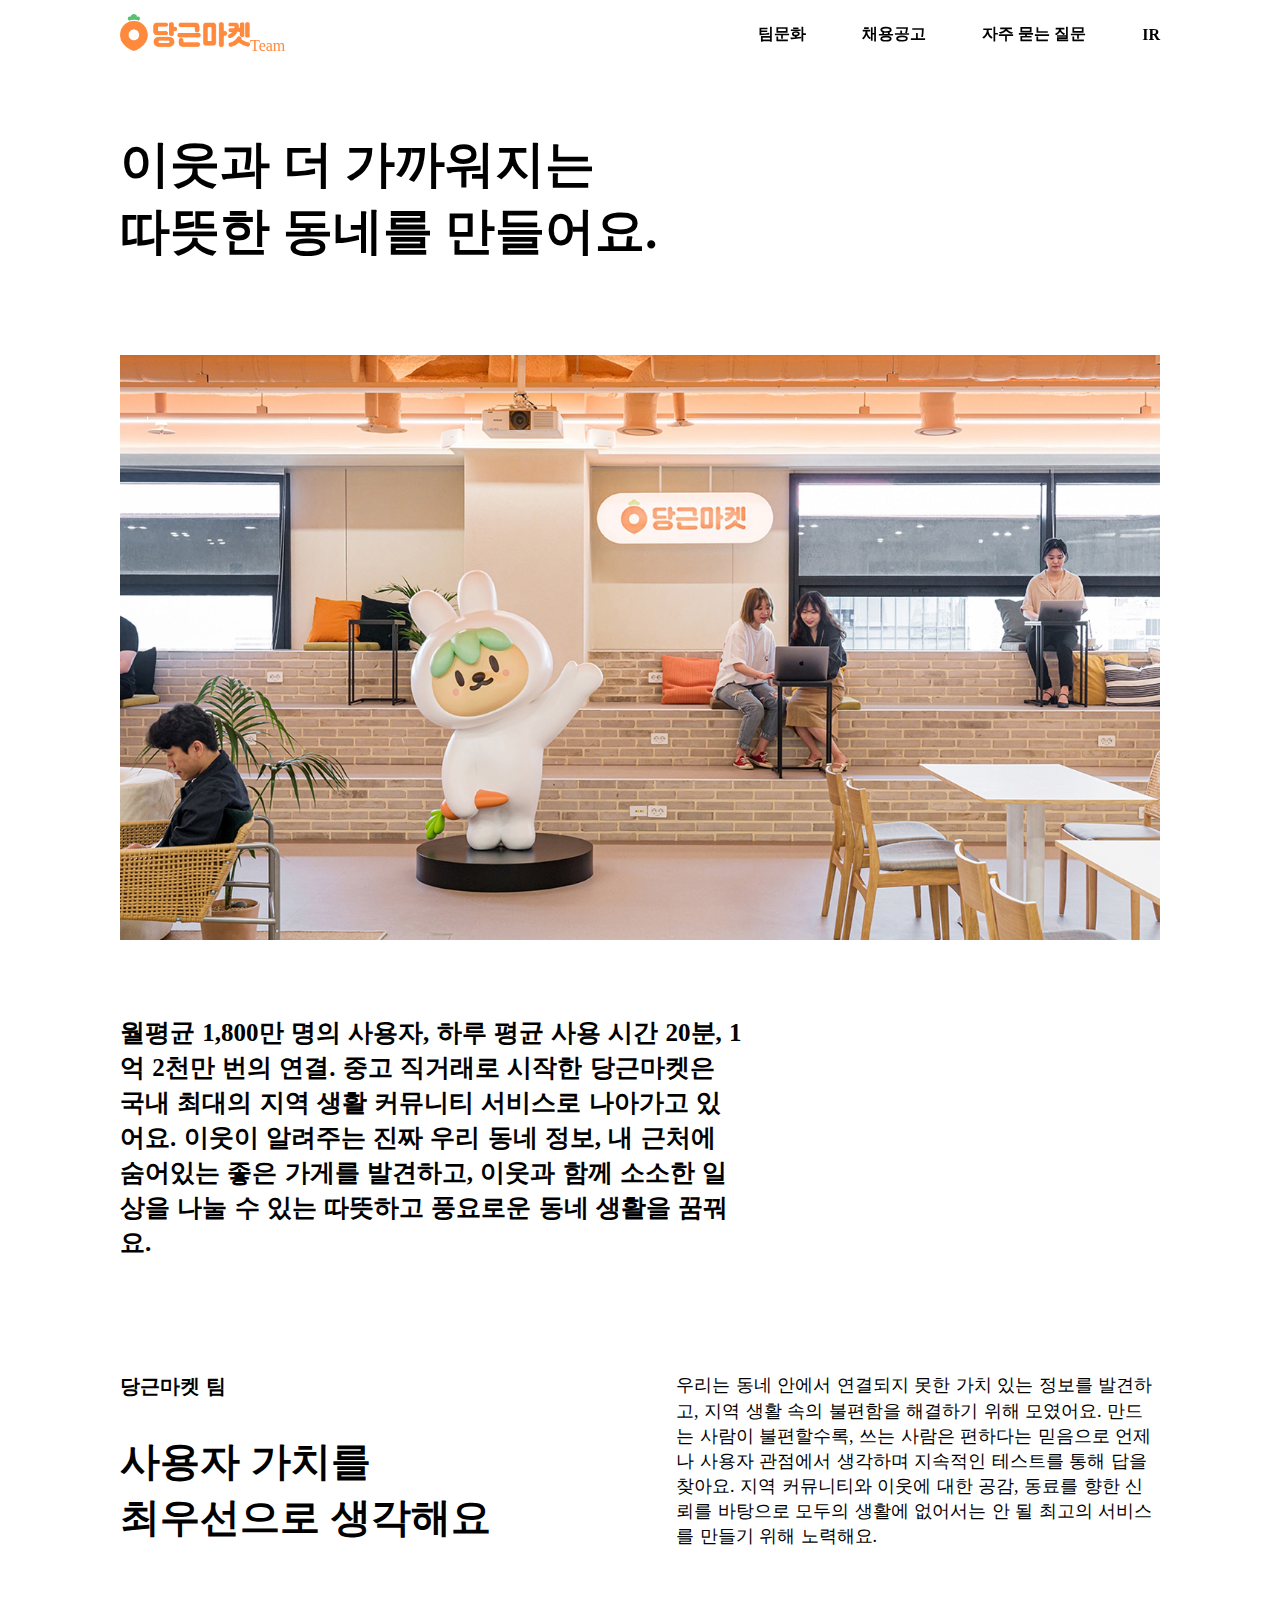
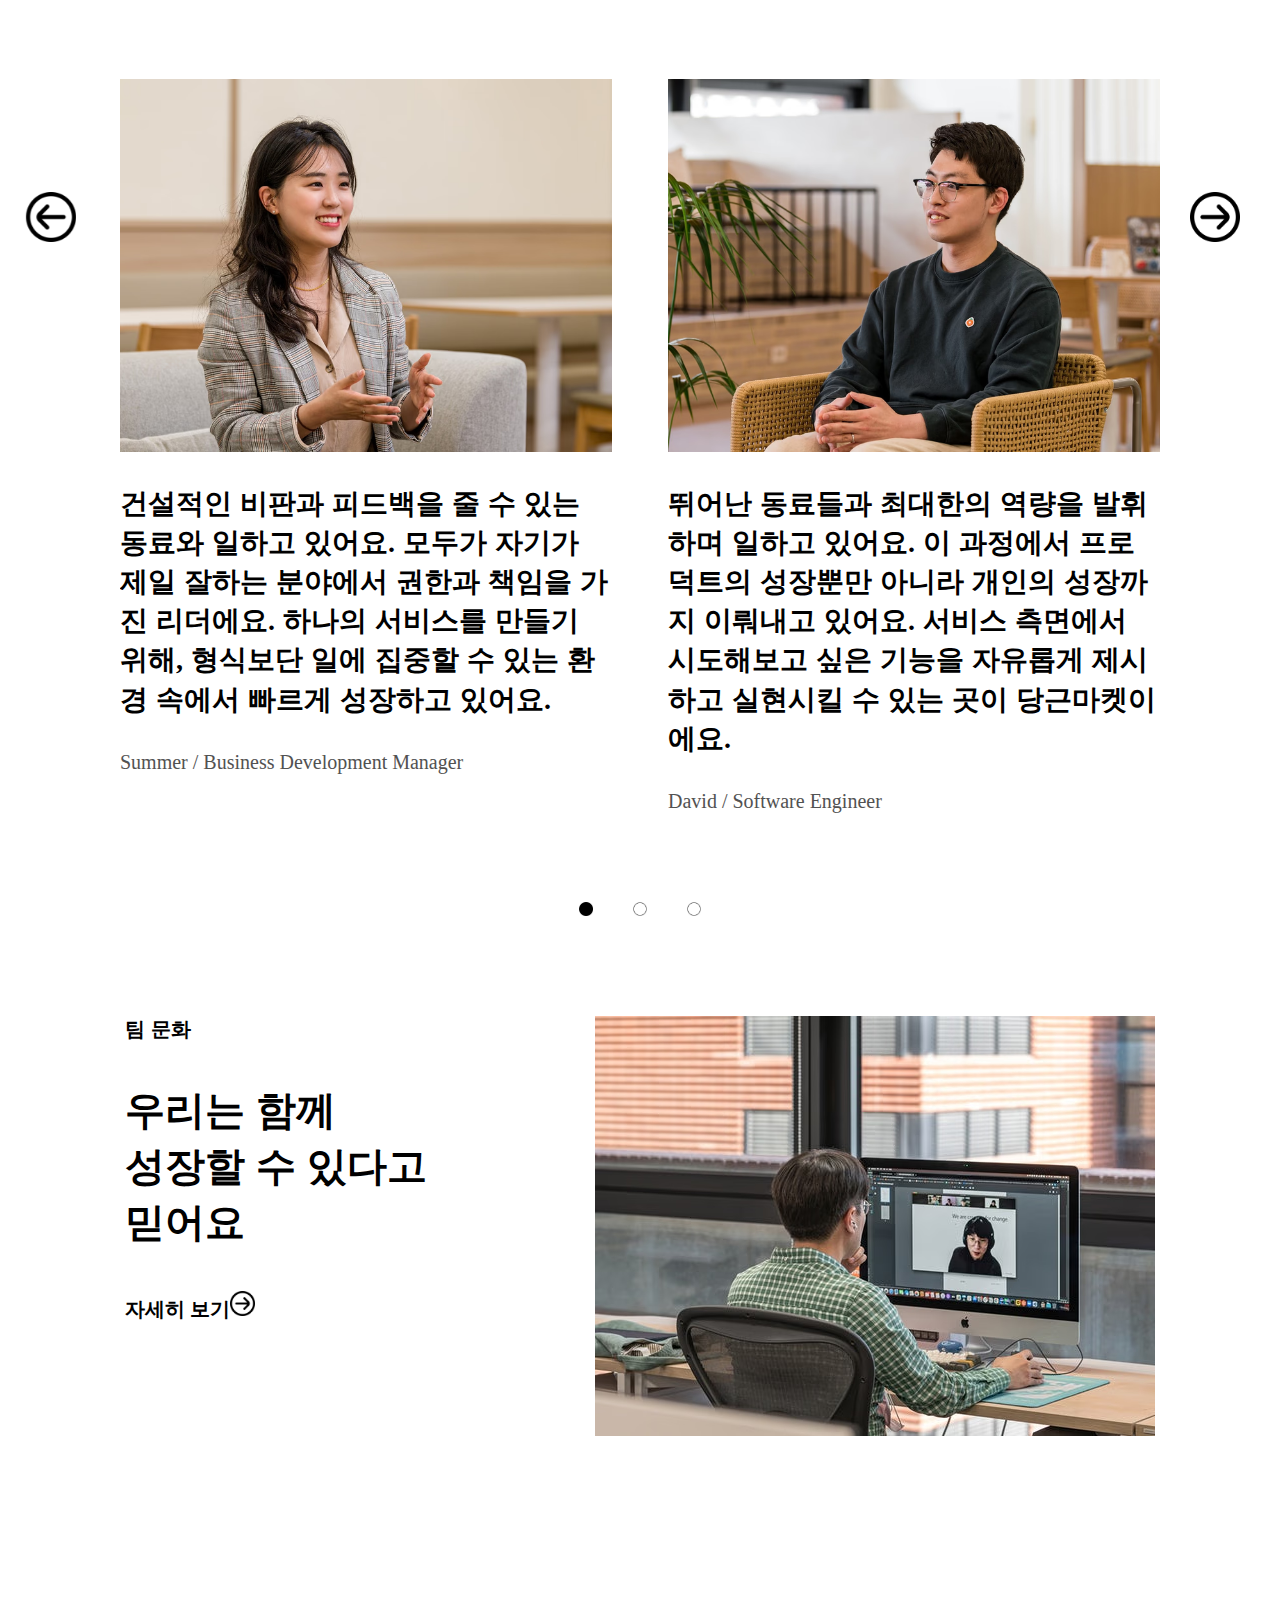
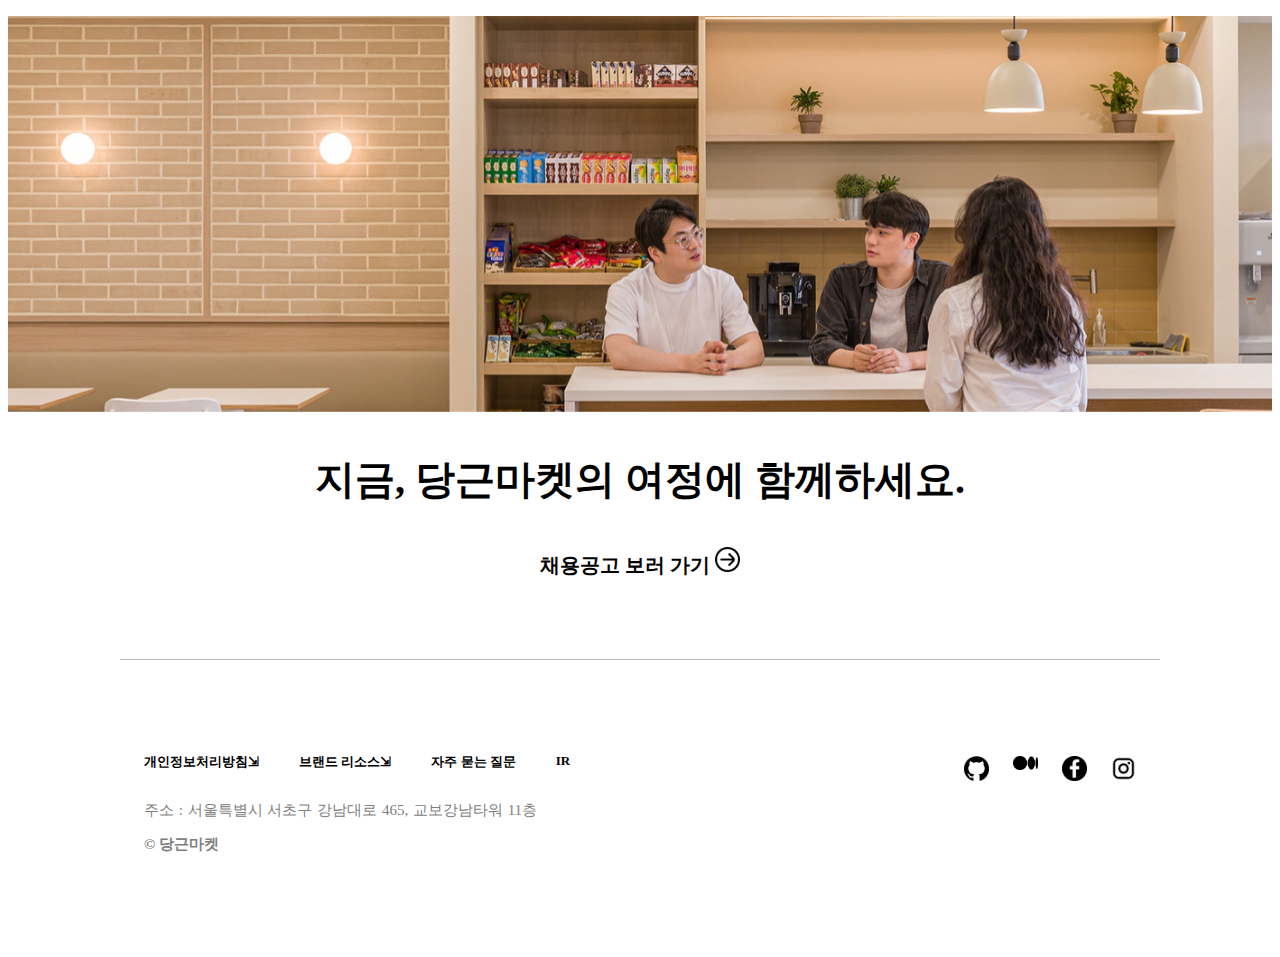
==== index.html @ 4fb49a57 "버튼 슬라이드 효과" ====
<!DOCTYPE html>
<html lang="en">
<head>
    <meta charset="UTF-8">
    <meta http-equiv="X-UA-Compatible" content="IE=edge">
    <meta name="viewport" content="width=device-width, initial-scale=1.0">
    <title>당근마켓 팀</title>
    <link rel="stylesheet" href="./static/style.css">
</head>
<body>
    <div class="AllContents">
        <div class="banner">
            <div id="bannerIcon">
                <a id="Team" href="#"><img src="./static/images/carrotLogo.jpg" width="130px">Team</a>
            </div>
            <ul id="bannerMenu">
                <li class="menu"><a class="pageLink" href="./culture.html">팀문화</a></li>
                <li class="menu"><a class="pageLink" href="./jobPosting.html">채용공고</a></li>
                <li class="menu"><a class="pageLink" href="./question.html">자주 묻는 질문</a></li>
                <li class="menu"><a class="pageLink" href="./IR.html">IR</a></li>
            </ul>
        </div>
        <div class="contents">
            <div id="text">
                <p>
                    이웃과 더 가까워지는 <br>
                    따뜻한 동네를 만들어요.
                </p>
            </div>
            <section class="loaf carrotInfo">
                <figure id="image1">
                    <img src="./static/images/carrot1.jpg">
                </figure>
                <div id="text2">
                    <p>
                        월평균 1,800만 명의 사용자, 하루 평균 사용 시간 
                        20분, 1억 2천만 번의 연결. 중고 직거래로 시작한 
                        당근마켓은 국내 최대의 지역 생활 커뮤니티 
                        서비스로 나아가고 있어요. 이웃이 알려주는 진짜 
                        우리 동네 정보, 내 근처에 숨어있는 좋은 가게를 
                        발견하고, 이웃과 함께 소소한 일상을 나눌 수 
                        있는 따뜻하고 풍요로운 동네 생활을 꿈꿔요.
                    </p>
                </div>
            </section>
            <section id="teamIntro">
                <div id="teamIntro2">
                    <h4>
                        당근마켓 팀
                    </h4>
                    <h2 id="userValue">
                        사용자 가치를<br>
                        최우선으로 생각해요
                    </h2>
                </div>
                <p id="effort">
                    우리는 동네 안에서 연결되지 못한 가치 있는 정보를 발견하고, 
                    지역 생활 속의 불편함을 해결하기 위해 모였어요. 
                    만드는 사람이 불편할수록, 쓰는 사람은 편하다는 믿음으로 
                    언제나 사용자 관점에서 생각하며 지속적인 테스트를 통해 답을 찾아요. 
                    지역 커뮤니티와 이웃에 대한 공감, 동료를 향한 신뢰를 바탕으로 모두의 
                    생활에 없어서는 안 될 최고의 서비스를 만들기 위해 노력해요.
                </p>
            </section>
            <div id="teamIntroduction">
                <div class="container">
                    <div class="introDetail">
                        <div class="group">
                            <article class="member">
                                    <picture>
                                        <img src="./static/images/carrot2.jpg">
                                    </picture>
                                    <figure class="memberNote">
                                        <blockquote class="memberQuote">
                                            건설적인 비판과 피드백을 줄 수 있는 동료와 일하고 있어요. 
                                            모두가 자기가 제일 잘하는 분야에서 권한과 책임을 가진 리더에요. 
                                            하나의 서비스를 만들기 위해, 형식보단 일에 집중할 수 있는 환경 
                                            속에서 빠르게 성장하고 있어요.
                                        </blockquote>
                                        <figcaption class="memberInfo">
                                            Summer / Business Development Manager
                                        </figcaption>
                                    </figure>
                            </article>
                    
                            <article class="member">
                                    <picture>
                                        <img src="./static/images/carrot3.jpg">
                                    </picture>
                                    <figure class="memberNote">
                                        <blockquote class="memberQuote">
                                            뛰어난 동료들과 최대한의 역량을 발휘하며 일하고 있어요. 
                                            이 과정에서 프로덕트의 성장뿐만 아니라 개인의 성장까지 
                                            이뤄내고 있어요. 서비스 측면에서 시도해보고 싶은 기능을 
                                            자유롭게 제시하고 실현시킬 수 있는 곳이 당근마켓이에요.
                                        </blockquote>
                                        <figcaption class="memberInfo">
                                            David / Software Engineer
                                        </figcaption>
                                    </figure>
                            </article>
                        </div>
        
                        <div class="group">
                            <article class="member">
                                    <picture>
                                        <img src="./static/images/carrot4.jpg">
                                    </picture>
                                    <figure class="memberNote">
                                        <blockquote class="memberQuote">
                                            사용자에게 사랑받는 제품을 설계하는 가슴 뛰는 일을 하고 
                                            있어요. 최고의 사용자 경험을 위해 고민하고 어떤 문제를 
                                            어떻게 풀지 주도적으로 정할 수 있어요. 더 큰 비즈니스 
                                            임팩트를 내기 위해 치열하게 고민해 볼 수 있는 게 큰 장점이에요.
                                        </blockquote>
                                        <figcaption class="memberInfo">
                                            Zoe / Product Designer
                                        </figcaption>
                                    </figure>
                            </article>
            
                            <article class="member">
                                    <picture>
                                        <img src="./static/images/carrot5.jpg">
                                    </picture>
                                    <figure class="memberNote">
                                        <blockquote class="memberQuote">
                                            플랫폼이 성장하면서 많은 요청을 처리하기 위해 아키텍처가 
                                            변화하고 있어요. 이로 인해 다양한 시도와 학습은 필수적이에요. 
                                            당근마켓 팀은 이런 문제들을 해결하기 위해 끊임없이 학습하고, 
                                            새로운 시도와 개선을 하며 하루하루 성장하고 있어요.
                                        </blockquote>
                                        <figcaption class="memberInfo">
                                            Bien / Software Engineer
                                        </figcaption>
                                    </figure>
                            </article>
                        </div>
                
                        <div class="group">
                            <article class="member">
                                    <picture>
                                        <img src="./static/images/carrot6.jpg">
                                    </picture>
                                    <figure class="memberNote">
                                        <blockquote class="memberQuote">
                                            사용자에게 사랑받는 프로덕트를 만드는 것 만한 재미가 
                                            있을까요? 한국과 글로벌 사용자들이 겪는 문제를 
                                            파고들어 해결책을 찾는 과정 자체가 즐거움이자 보상이에요. 
                                            사용자 입장에서 생각하는 동료들과 함께하기에 작은 실패들을 
                                            쌓아 큰 성공을 향해가고 있다고 믿을 수 있어요.
                                        </blockquote>
                                        <figcaption class="memberInfo">
                                            Eddie / Global Product Manager
                                        </figcaption>
                                    </figure>
                            </article>
                
                            <article class="member">
                                    <picture>
                                        <img src="./static/images/carrot7.jpg">
                                    </picture>
                                    <figure class="memberNote">
                                        <blockquote class="memberQuote">
                                            오늘도 마케팅팀은 '우리 사용자들은 어떤 것에 공감할까?'에 
                                            대한 끊임없는 고민을 하고 있어요. 사용자 중심으로 사고하며 
                                            당근마켓 브랜드와 사용자 사이에 정서적인 연결을 만들어내는 일. 
                                            이것만큼 마케터에게 지속 성장의 가치와 재미를 
                                            전달해주는 일이 있을까요?
                                        </blockquote>
                                        <figcaption class="memberInfo">
                                            Nicloe / Marketing Lead
                                        </figcaption>
                                    </figure>
                            </article>
                        </div>
                    </div>
                </div>
                <div class="nextButton">
                    <img id="nextBtn" src="./static/images/바로가기icon.png">
                    <img id="beforeBtn" src="./static/images/이전icon.png">
                </div>
                <div class="button">
                    <img id="btn1" src="./static/images/blackcircle.jpg">
                    <img id="btn2" src="./static/images/circle.jpg">
                    <img id="btn3" src="./static/images/circle.jpg">
                </div>
            </div>
            <section id="teamCulture">
                <div id="TeamCulture">
                    <div id="CultureDetail">
                        <span id="teamWord">
                            팀 문화
                        </span>
                        <p id="WeCan">
                            우리는 함께<br>
                            성장할 수 있다고<br> 
                            믿어요
                        </p>
                    </div>
                    <a id="seeMore" href="./culture.html">자세히 보기<img class="goto" src="./static/images/바로가기icon.png"></a>
                </div>
                <figure id="check">
                    <img src="./static/images/carrot8.jpg">
                </figure>
            </section>
        </div>
    </div>

    <div class="JoinCarrot">
        <div class="work">
            <figure id="lastImg">
                <img src="./static/images/carrot9.jpg">
            </figure>
            <div id="Now">
                <p id="now">지금, 당근마켓의 여정에 함께하세요.</p>
                <a id="join" href="./jobPosting.html">채용공고 보러 가기 <img class="goto" src="./static/images/바로가기icon.png"></a>
            </div>
        </div>
    </div>

    <div class="AllContents">
        <footer>
            <div id="bottom">
                <div id="loofootTop">
                    <ul id="foot">
                        <li><a class="footMenu" href="https://daangnmarket.notion.site/2250c10b8de341a691bf7936ac07de13">개인정보처리방침⇲</a></li>
                        <li><a class="footMenu" href="https://daangnmarket.notion.site/b21993880a6942c9aeacbcea09dc6ec5">브랜드 리소스⇲</a></li>
                        <li><a class="footMenu" href="./question.html">자주 묻는 질문</a></li>
                        <li><a class="footMenu" href="./IR.html">IR</a></li>
                    </ul>
                    <ul id="sharing">
                        <li><a class="footIcon" href="https://github.com/daangn"><img src="./static/images/github.jpg"></a></li>
                        <li><a  class="footIcon" href="https://medium.com/daangn"><img src="./static/images/medium.jpg"></a></li>
                        <li><a class="footIcon" href="https://www.facebook.com/daangn/"><img src="./static/images/facebook.jpg"></a></li>
                        <li><a class="footIcon" href="https://www.instagram.com/daangnmarket/"><img src="./static/images/insta.jpg"></a></li>
                    </ul>
                </div>
                <div id="detail">
                    <p id="address">주소 : 서울특별시 서초구 강남대로 465, 교보강남타워 11층</p>
                    <p id="corp">© 당근마켓</p>
                </div>
            </div>
        </footer>
    </div>
    <script src="./static/home.js"></script>
</body>
</html>
---- static/style.css ----
* {
    top: 0;
    left: 0;
    color: black;
}

div {
    display: block;
}

.AllContents {
    margin: 0 7em;
}

.loaf {
    display: block;
    margin: 0px;
    margin-bottom: 5.5rem;
}

/*banner*/

.pageLink {
    text-decoration: none;
}

.banner {
    display: flex;
    justify-content: space-between;
    align-items: center;
    height: 100%;
    position: sticky;
    top: 0px;
    background-color: white;
    right: 0px;
    left: 0px;
    margin: 0px;
}

@media (min-width: 36em) {
    .banner #bannerMenu {
        flex-direction: row;
        align-items: center;
        gap: 3.5rem;
        position: relative;
        transform: none;
        padding-left: 0;
        padding-right: 0;
        padding-top: 0;
        padding-bottom: 0;
    }
}

.banner #bannerMenu {
    display: flex;
    list-style: none;
    top: 0;
    left: 0;
    right: 0;
    bottom: 0;
    transition: background .3s ease-in-out;
    transition-property: background;
    transition-duration: 0.3s;
    transition-timing-function: ease-in-out;
    transition-delay: 0s;
    font-weight: bold;
}

.banner #bannerMenu > :hover {
    color: gray;
}

.banner #bannerMenu .menu {
    display: flex;
    justify-content: flex-end;
}

#Team {
    text-decoration: none;
    font-family: fantasy;
    color: rgb(255, 138, 61);
}

/*본문*/

/*윗 내용*/

@media (min-width: 576px) {
    .text {
        margin-bottom: 5.5rem;
    }
}

#text {
    display: block;
    font-size: 50px;
    font-weight: bold;
    margin-top: 70px;
    margin-bottom: 90px;
    /*box-sizing: border-box;
    max-width: var(--sizes-maxContent);
    margin: 0 auto;
    padding-left: 1.5rem;
    padding-right: 1.5rem;*/
}

h1 {
    display: block;
    font-size: 2em;
    margin-block-start: 0.67em;
    margin-block-end: 0.67em;
    margin-inline-start: 0px;
    margin-inline-end: 0px;
    font-weight: bold;
}

.contents #image1 {
    margin: 0px;
}

/*첫번째 큰 사진+ 월평균 어쩌구*/

#image1 img {
    max-width: 100%;
    height: auto;
    display: block;
}

#text2 {
    font-weight: bold;
    font-size: 25px;
    width: 60%;
    margin-top: 50px;
}

#text2 > p {
    word-spacing: 1px;
    line-height: 1.4;
}

/*
#text2 {
    box-sizing: border-box;
    max-width: var(--sizes-maxContent);
    margin: 0 auto;
    grid-column-start: 1;
    font-weight: bold;
    white-space: pre-line;
    position: relative;
    overflow: hidden;
}*/



@media(min-width: 576px) {
    #text2 {
        display: flex;
    }
    #image1 {
        display: block;
    }
}

/*팀소개*/

#teamIntro {
    display: grid;
    grid-template-columns: 1fr 1fr;
    gap: 4.5rem;
}

#userValue {
    font-size: 2em;
    word-spacing: 1px;
    line-height: 1.4;
}

#effort {
    display: flex;
    font-size: 18px;
    word-spacing: 1.5px;
    margin: 0;
    max-width: 500px;
    word-spacing: 1px;
    line-height: 1.4;
}

#teamIntro2 {
    display: flex;
    flex-direction: column;
    min-width: 300px;
    font-size: 20px;
}

#teamIntro2 > h4 {
    margin: 0;
    word-spacing: 1px;
}

/*팀원들의 한 마디*/

/*#teamIntroduction */

#teamIntroduction {
    margin-top: 100px;
    margin-bottom: 100px;
    
    overflow: hidden;
}

.container {
    width: 100%;
    transition: 0.5s ease-in-out;
    height: auto;
    position: relative;
    z-index: -1;
    display: flex;
}

.introDetail {
    display: flex;
    flex-direction: row;
    gap: 2.5rem;
    margin-bottom: 50px;
    /* overflow: hidden; */
}

.group {
    display: flex;
    flex-direction: row;
    gap: 3.5rem;
    margin: 0px;
    min-width: 100%;
    justify-content: center;
}

/* .introDetail {
    display: flex;
    flex-direction: row;
    gap: 2.5rem;
    overflow: hidden;
    margin-bottom: 50px;

}

.container {
    width: 300%;
    height: 100%;
    transition: transform 0.5s;
    height: auto;
    overflow: hidden;
}

.group {
    display: flex;
    flex-direction: row;
    gap: 3.5rem;
    margin: 0px;
    width: 100vw;
    justify-content: center;
    float: left;
} */

.member {
    display: grid;
    /* min-width: 40%; */
    grid-template-rows: repeat(2, min-content);
    row-gap: 2rem;
}

/* .memberPicture {
    margin: 0px;
    min-width: 300px;
    height: auto;
    display: grid;
} */

/*
@media (min-width: 48em) {
    .memberPicture {
        width: 400px;
    }
}*/

.memberNote {
    display: flex;
    flex-direction: column;
    max-width: 600px;
    margin: 0px;
    gap: 2rem;
}

/* .memberPicture img {
    max-width: 100%;
    height: auto;
    display: block;
} */

.member > picture {
    margin: 0;
}

.member > picture img {
    width: 100%;
    height: 100%;
    margin: 0;
}

.memberQuote {
    display: flex;
    margin: 0px;
    font-weight: bold;
    font-size: 28px;
    width: auto;
    word-spacing: 1px;
    line-height: 1.4;
}

.memberInfo {
    margin: 0px;
    font-size: 20px;
    color: rgb(82, 82, 82);
}

/* .btn img {
    width: 14px;
    height: auto;
} */
/*
.button > .btn:active {
    background-color: black;
    color: white;
}*/

.button {
    text-align: center;
    display: flex;
    justify-content: center;
    gap: 40px;
    scroll-behavior: smooth;
}

.button img {
    width: 14px;
    height: auto;
    cursor: pointer;
}

#nextBtn {
    width: 50px;
    position: absolute;
    top: 140vw;
    left: 93vw;
    cursor: pointer;
}

#beforeBtn {
    width: 50px;
    position: absolute;
    top: 140vw;
    left: 2vw;
    cursor: pointer;
}

/* .introDetail .goRight {
    display: flex;
    width: 100%;
    height: 100%;
    top: -900px;
} */

/* .introDetail .goRight img{
    width: 45px;
} */

/*팀 문화*/

#teamWord {
    font-weight: bold;
    font-size: 20px;
    word-spacing: 1px;
}

#WeCan {
    font-size: 40px;
    font-weight: bold;
    word-spacing: 1px;
    line-height: 1.4;
}

#seeMore {
    font-weight: bold;
    font-size: 20px;
    text-decoration: none;
}

#seeMore > img {
    width: 25px;
    height: auto;
}

#CultureDetail {
    margin-bottom: 30px;
}

#teamCulture {
    display:flex;
    gap: 5rem;
    margin-bottom: 180px;
    margin-top: 70px;
    justify-content: center;
}


#check {
    margin: 0px;
    display: block;
}

#TeamCulture {
    min-width: 390px;
}

#check img {
    float: right;
}

/*마지막 사진+ 지금, 당근마켓의 . . .*/

#lastImg {
    width: 100%;
    height: auto;
    display: block;
    margin: 0px;
    overflow: hidden;
}

#lastImg img {
    width: 100%;
    height: auto;
    margin: 0px;
    vertical-align: top;
    position: relative;
    overflow: top;
}


.work {
    display: block;
    width: 100%;
    height: auto;
}

#Now {
    text-align: center;
}

#now {
    font-size: 40px;
    font-weight: bold;
}

#join {
    text-decoration: none;
    font-weight: bold;
    font-size: 20px;
}

#join > img {
    width: 25px;
    height: auto;
}


/*footer*/

footer {
    margin-top: 5rem;
}

#bottom #loofootTop {
    display: flex;
    justify-content: space-between;
}

#foot {
    list-style: none;
    display: flex;
    gap: 2.5rem;
    font-size: small;
    font-weight: bold;
    padding: 0px;
}

#foot .footMenu {
    text-decoration-line: none;
}

#sharing {
    list-style: none;
    display: flex;
    gap: 1.5rem;
}

#sharing .footIcon img {
    width: 25px;
    height: auto;
}

#bottom #detail {
    display: grid;
}

#detail #address {
    font-size: 15px;
    color: gray;
    margin: 0px;
    word-spacing: 1px;
}

#detail #corp {
    font-weight: bold;
    font-size: 15px;
    color: gray;
}

#bottom {
    border-top: 1px solid rgb(187, 187, 187);
    display: grid;
    padding-top: 5rem;
    padding-bottom: 5rem;
    padding-left: 1.5rem;
    padding-right: 1.5rem;
}
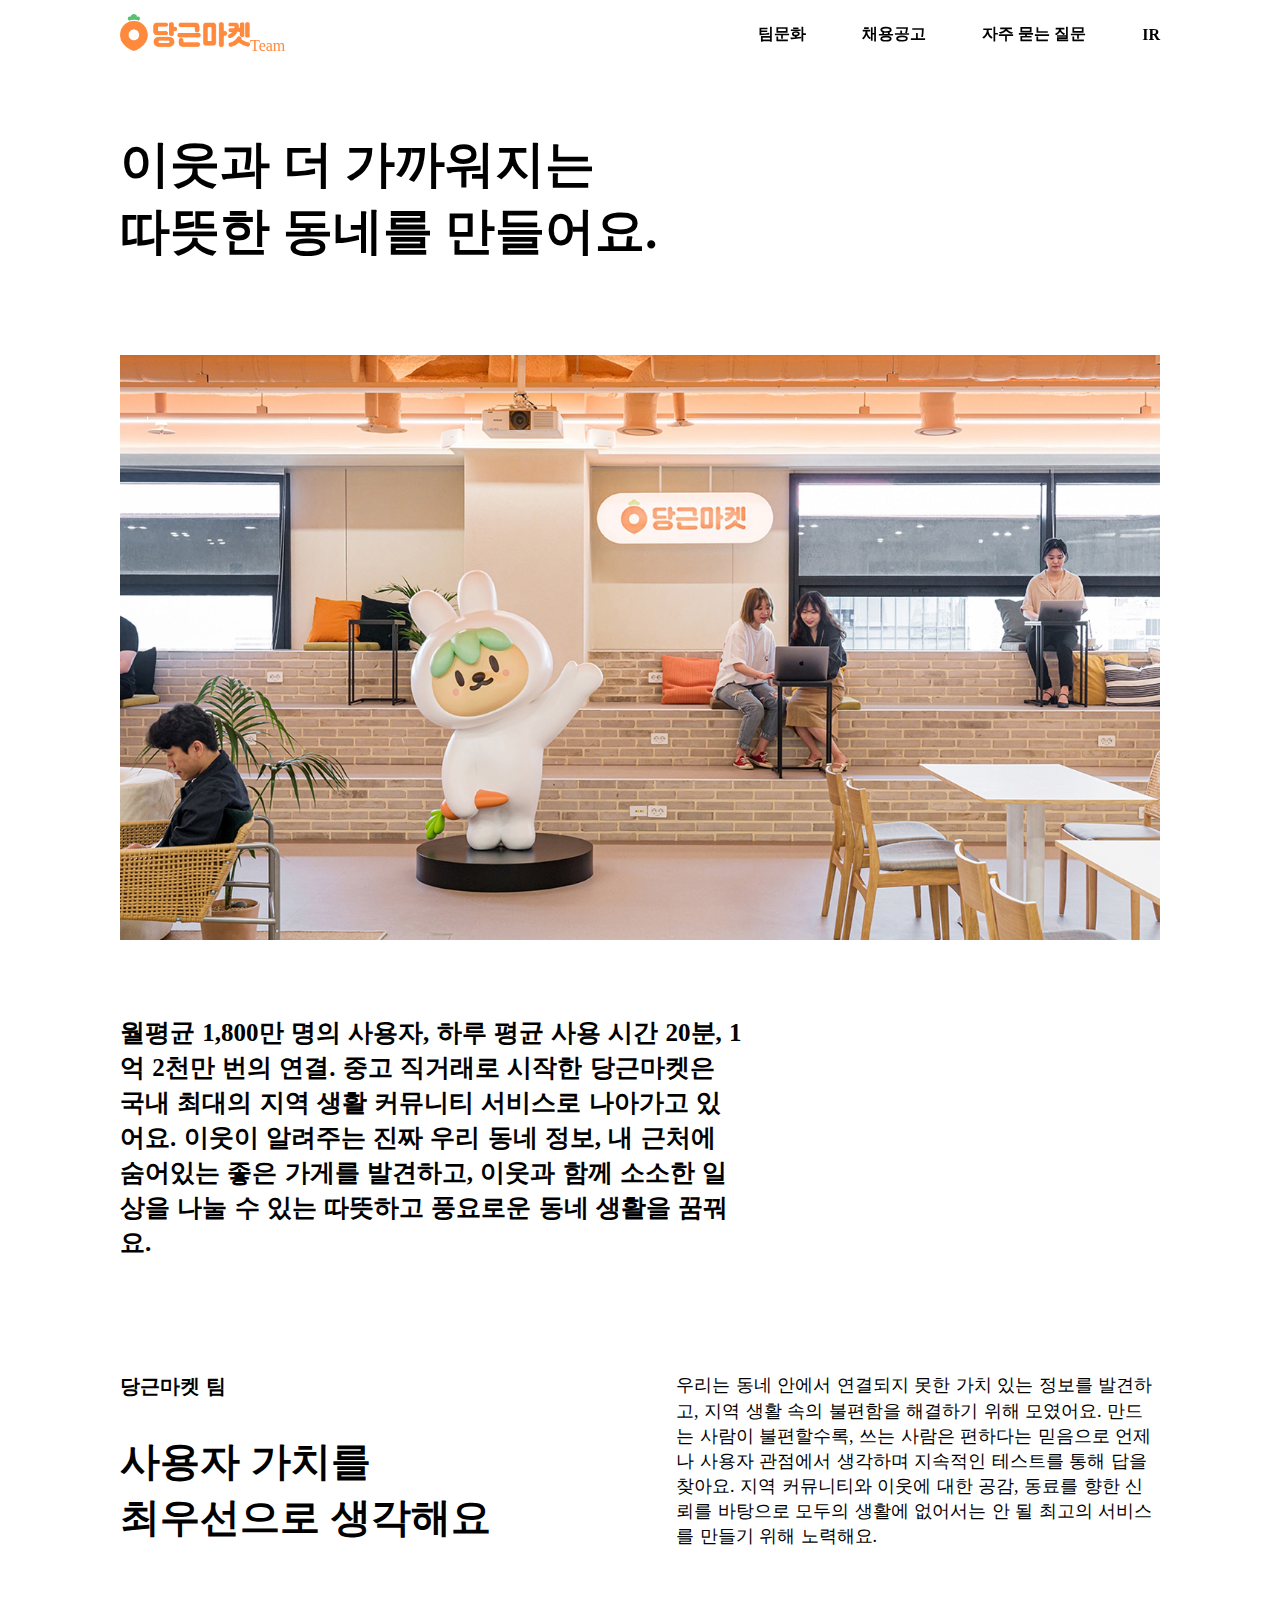
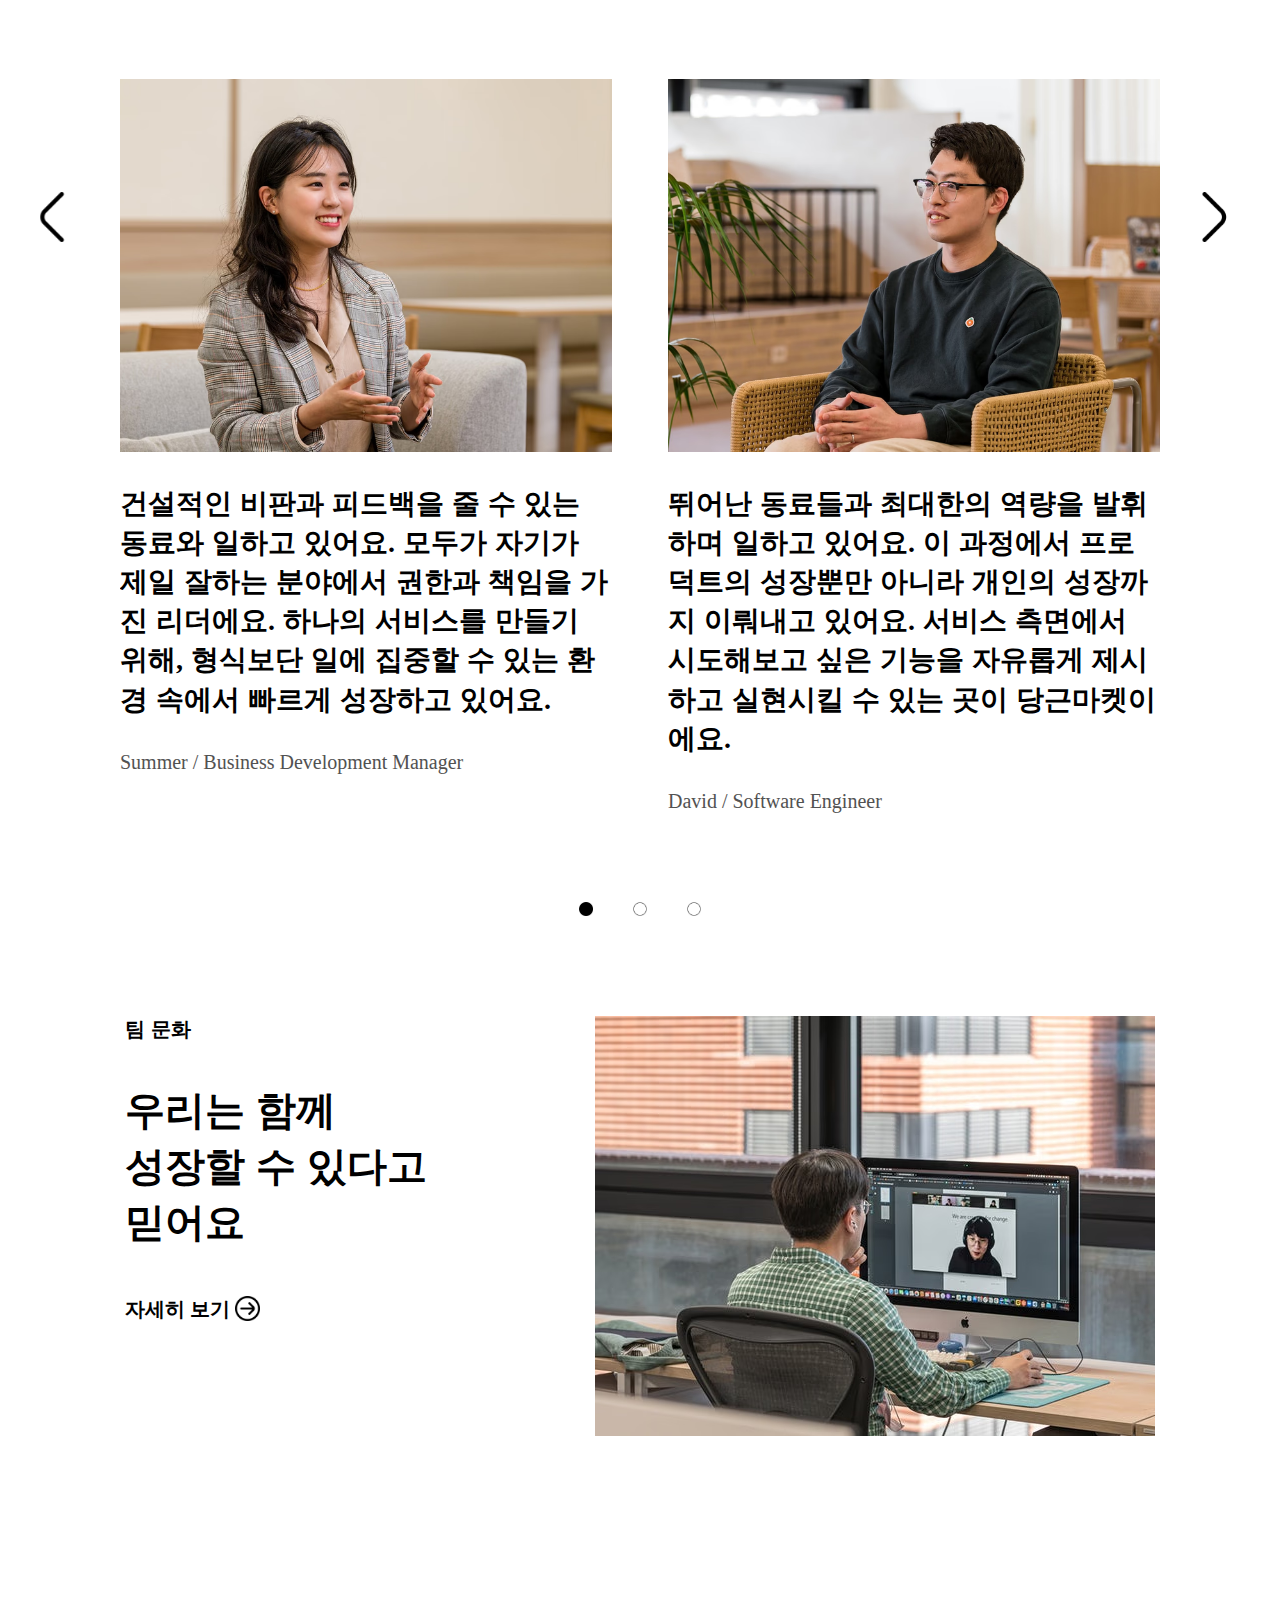
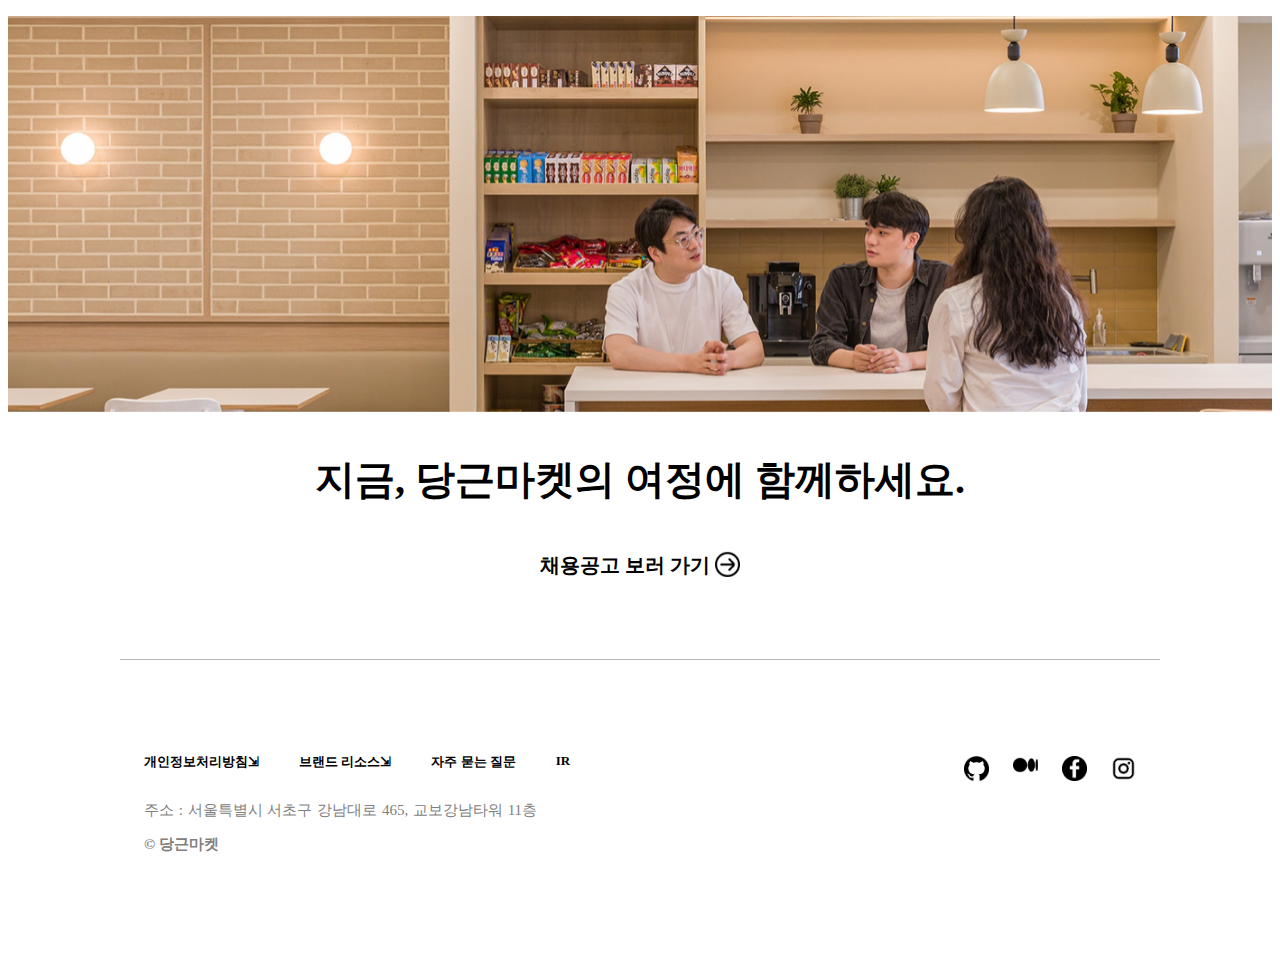
==== commit d21d7947: "아이콘 hover시 opacity변화" ====
--- a/index.html
+++ b/index.html
@@ -176,9 +176,11 @@
                         </div>
                     </div>
                 </div>
-                <div class="nextButton">
-                    <img id="nextBtn" src="./static/images/바로가기icon.png">
-                    <img id="beforeBtn" src="./static/images/이전icon.png">
+                <div class="before">
+                    <img id="leftBtn" src="./static/images/left_icon.png">
+                </div>
+                <div class="after">
+                    <img id="rightBtn" src="./static/images/right_icon.png">
                 </div>
                 <div class="button">
                     <img id="btn1" src="./static/images/blackcircle.jpg">
@@ -198,7 +200,7 @@
                             믿어요
                         </p>
                     </div>
-                    <a id="seeMore" href="./culture.html">자세히 보기<img class="goto" src="./static/images/바로가기icon.png"></a>
+                    <a id="seeMore" href="./culture.html">자세히 보기 <img id="goCulture" src="./static/images/바로가기icon.png"></a>
                 </div>
                 <figure id="check">
                     <img src="./static/images/carrot8.jpg">
@@ -214,7 +216,7 @@
             </figure>
             <div id="Now">
                 <p id="now">지금, 당근마켓의 여정에 함께하세요.</p>
-                <a id="join" href="./jobPosting.html">채용공고 보러 가기 <img class="goto" src="./static/images/바로가기icon.png"></a>
+                <a id="join" href="./jobPosting.html">채용공고 보러 가기 <img id="goJoin" src="./static/images/바로가기icon.png"></a>
             </div>
         </div>
     </div>
@@ -230,10 +232,10 @@
                         <li><a class="footMenu" href="./IR.html">IR</a></li>
                     </ul>
                     <ul id="sharing">
-                        <li><a class="footIcon" href="https://github.com/daangn"><img src="./static/images/github.jpg"></a></li>
-                        <li><a  class="footIcon" href="https://medium.com/daangn"><img src="./static/images/medium.jpg"></a></li>
-                        <li><a class="footIcon" href="https://www.facebook.com/daangn/"><img src="./static/images/facebook.jpg"></a></li>
-                        <li><a class="footIcon" href="https://www.instagram.com/daangnmarket/"><img src="./static/images/insta.jpg"></a></li>
+                        <li class="SNSLink"><a class="footIcon" href="https://github.com/daangn"><img src="./static/images/github.jpg"></a></li>
+                        <li class="SNSLink" id="medium"><a class="footIcon" href="https://medium.com/daangn"><img src="./static/images/medium.jpg"></a></li>
+                        <li class="SNSLink"><a class="footIcon" href="https://www.facebook.com/daangn/"><img src="./static/images/facebook.jpg"></a></li>
+                        <li class="SNSLink"><a class="footIcon" href="https://www.instagram.com/daangnmarket/"><img src="./static/images/insta.jpg"></a></li>
                     </ul>
                 </div>
                 <div id="detail">
--- a/static/style.css
+++ b/static/style.css
@@ -1,7 +1,10 @@
 * {
     top: 0;
     left: 0;
-    color: black;
+}
+
+a :hover {
+    color: gray;
 }
 
 div {
@@ -22,6 +25,11 @@
 
 .pageLink {
     text-decoration: none;
+    color: black;
+}
+
+.menu a:hover {
+    color: gray;
 }
 
 .banner {
@@ -66,10 +74,6 @@
     font-weight: bold;
 }
 
-.banner #bannerMenu > :hover {
-    color: gray;
-}
-
 .banner #bannerMenu .menu {
     display: flex;
     justify-content: flex-end;
@@ -346,7 +350,7 @@
     cursor: pointer;
 }
 
-#nextBtn {
+#rightBtn {
     width: 50px;
     position: absolute;
     top: 140vw;
@@ -354,7 +358,7 @@
     cursor: pointer;
 }
 
-#beforeBtn {
+#leftBtn {
     width: 50px;
     position: absolute;
     top: 140vw;
@@ -362,6 +366,14 @@
     cursor: pointer;
 }
 
+.before:hover {
+    opacity: 0.3;
+}
+
+.after:hover {
+    opacity: 0.3;
+}
+
 /* .introDetail .goRight {
     display: flex;
     width: 100%;
@@ -392,6 +404,11 @@
     font-weight: bold;
     font-size: 20px;
     text-decoration: none;
+    color: black;
+}
+
+#TeamCulture a:hover { /*{ hover는 상위 클래스(아이디 등) 쓴 뒤에 해야 먹음 */
+    opacity: 0.6;
 }
 
 #seeMore > img {
@@ -425,6 +442,11 @@
     float: right;
 }
 
+#goCulture {
+    position: relative;
+    top: 5px;
+}
+
 /*마지막 사진+ 지금, 당근마켓의 . . .*/
 
 #lastImg {
@@ -464,13 +486,28 @@
     text-decoration: none;
     font-weight: bold;
     font-size: 20px;
-}
+    color: black;
+}
+
+/* #Now a:hover {
+    color: gray;
+} */
+
+#join:hover {
+    opacity: 0.5;
+}
+
 
 #join > img {
     width: 25px;
     height: auto;
 }
 
+#goJoin {
+    position: relative;
+    top: 5px;
+}
+
 
 /*footer*/
 
@@ -494,6 +531,11 @@
 
 #foot .footMenu {
     text-decoration-line: none;
+    color: black;
+}
+
+#foot a:hover {
+    color: gray;
 }
 
 #sharing {
@@ -502,9 +544,18 @@
     gap: 1.5rem;
 }
 
+.SNSLink:hover {
+    opacity: 0.6;
+}
+
 #sharing .footIcon img {
     width: 25px;
     height: auto;
+}
+
+#medium {
+    position: relative;
+    top: 2px;
 }
 
 #bottom #detail {
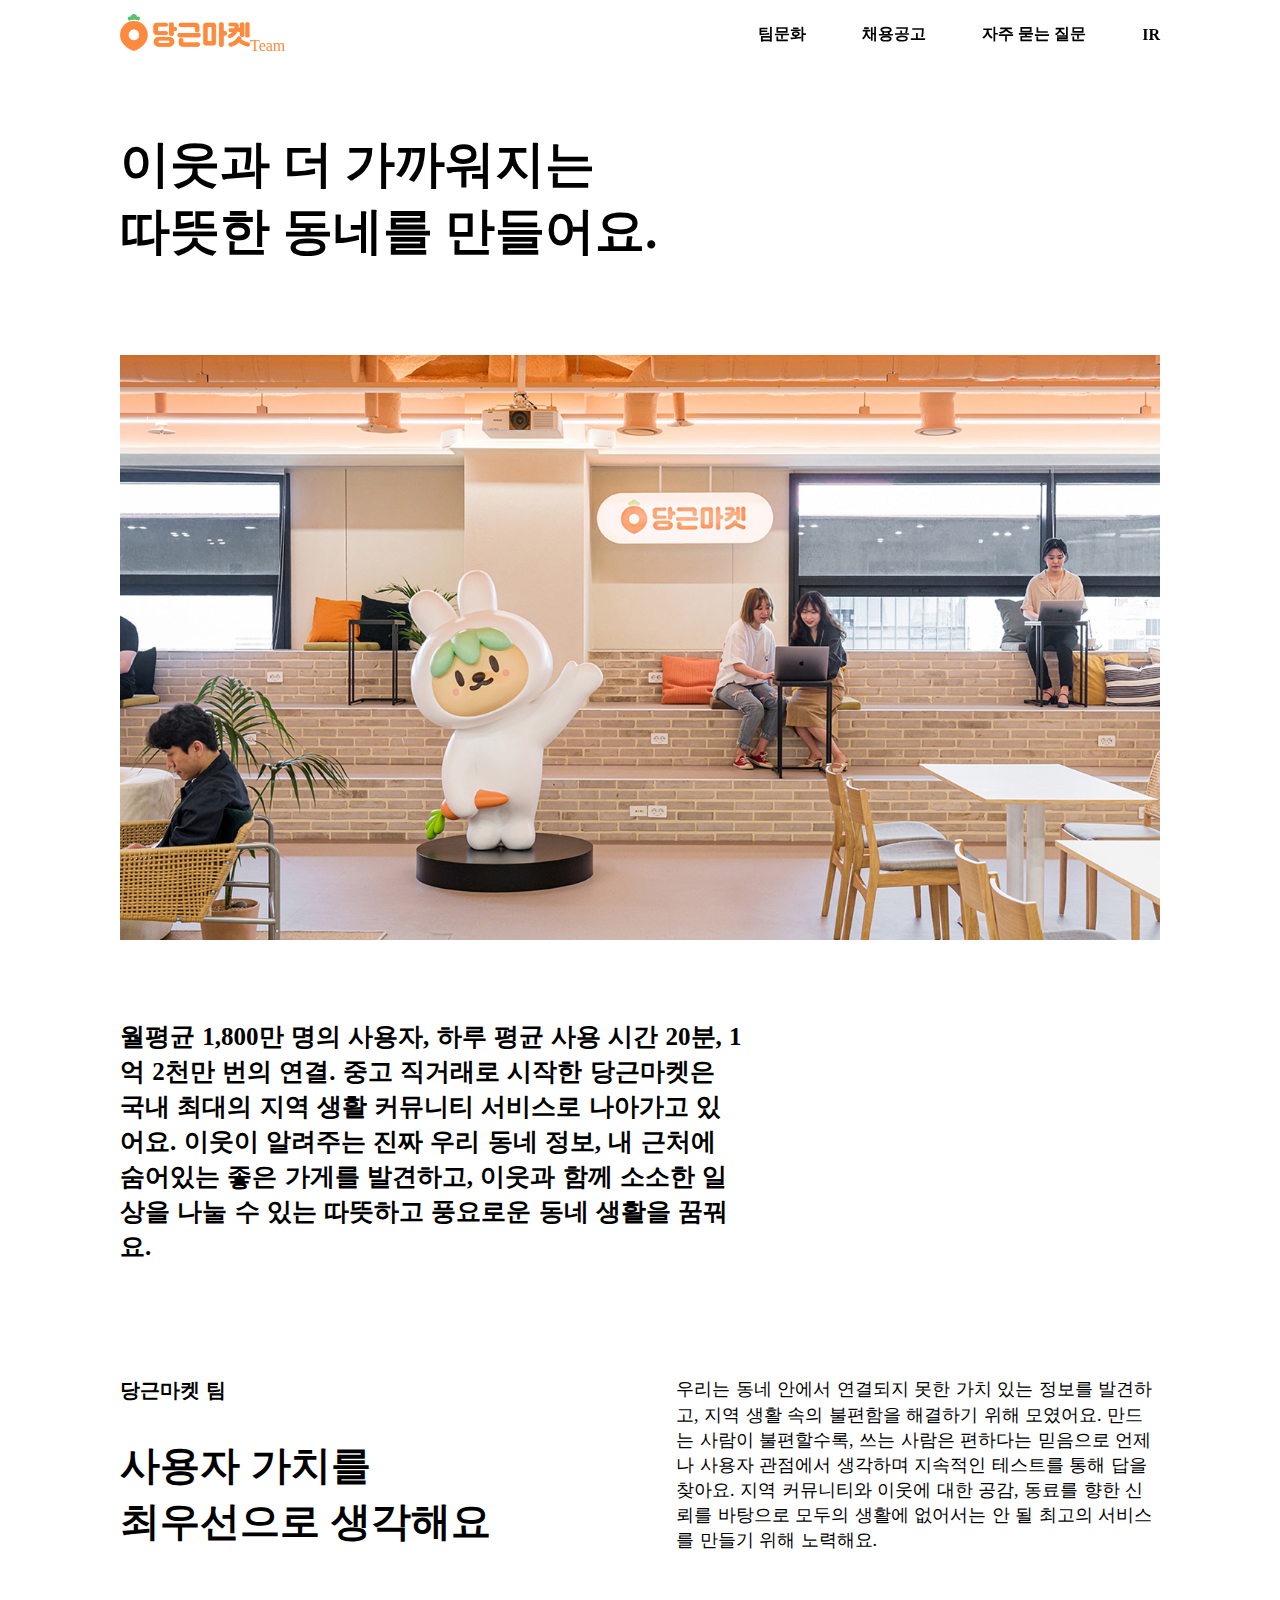
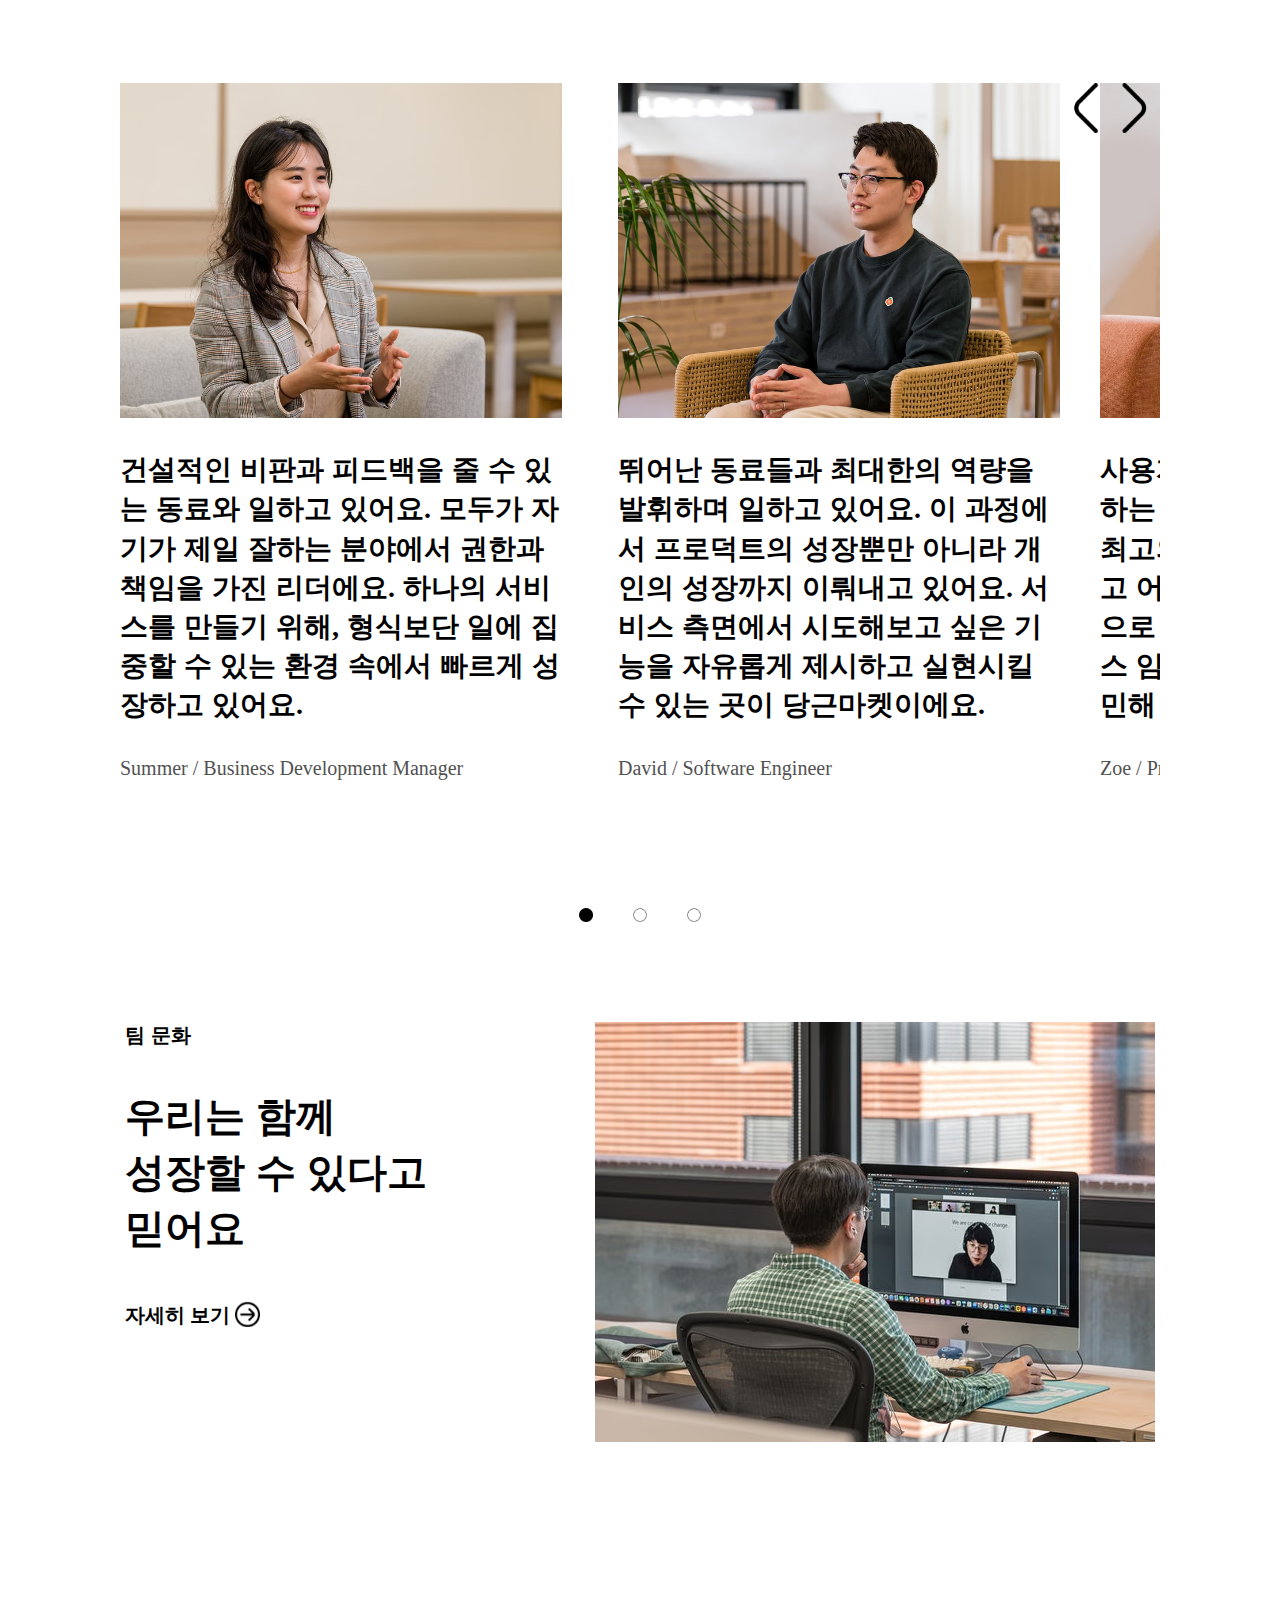
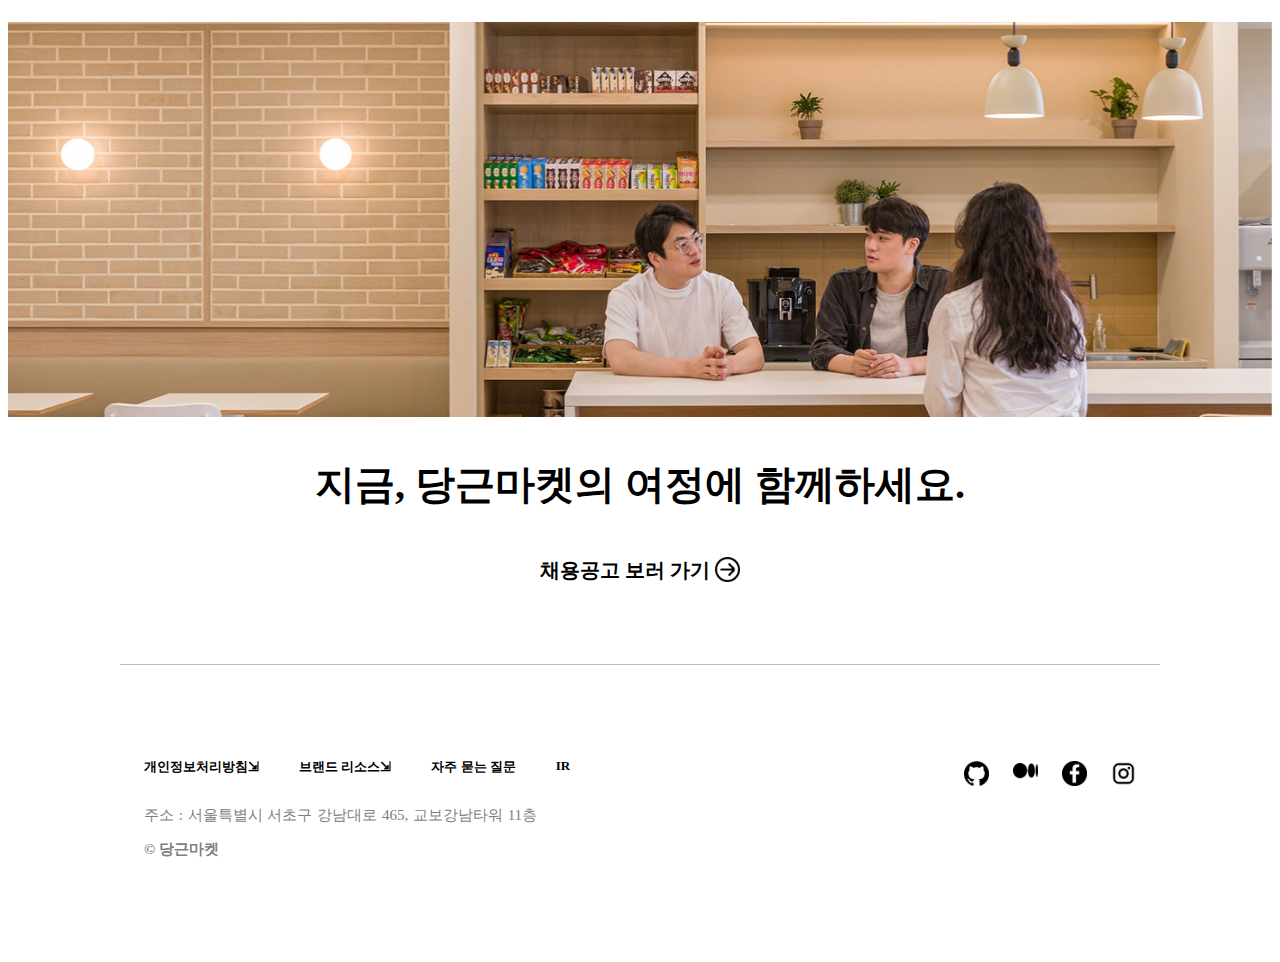
==== commit b9fccc25: "IR.html 완성" ====
--- a/index.html
+++ b/index.html
@@ -63,124 +63,126 @@
                 </p>
             </section>
             <div id="teamIntroduction">
-                <div class="container">
-                    <div class="introDetail">
-                        <div class="group">
-                            <article class="member">
-                                    <picture>
-                                        <img src="./static/images/carrot2.jpg">
-                                    </picture>
-                                    <figure class="memberNote">
-                                        <blockquote class="memberQuote">
-                                            건설적인 비판과 피드백을 줄 수 있는 동료와 일하고 있어요. 
-                                            모두가 자기가 제일 잘하는 분야에서 권한과 책임을 가진 리더에요. 
-                                            하나의 서비스를 만들기 위해, 형식보단 일에 집중할 수 있는 환경 
-                                            속에서 빠르게 성장하고 있어요.
-                                        </blockquote>
-                                        <figcaption class="memberInfo">
-                                            Summer / Business Development Manager
-                                        </figcaption>
-                                    </figure>
-                            </article>
+                <div class="TextAndBtn">
+                    <div class="container">
+                        <div class="introDetail">
+                            <div class="group">
+                                <article class="member">
+                                        <picture>
+                                            <img src="./static/images/carrot2.jpg">
+                                        </picture>
+                                        <figure class="memberNote">
+                                            <blockquote class="memberQuote">
+                                                건설적인 비판과 피드백을 줄 수 있는 동료와 일하고 있어요. 
+                                                모두가 자기가 제일 잘하는 분야에서 권한과 책임을 가진 리더에요. 
+                                                하나의 서비스를 만들기 위해, 형식보단 일에 집중할 수 있는 환경 
+                                                속에서 빠르게 성장하고 있어요.
+                                            </blockquote>
+                                            <figcaption class="memberInfo">
+                                                Summer / Business Development Manager
+                                            </figcaption>
+                                        </figure>
+                                </article>
+                        
+                                <article class="member">
+                                        <picture>
+                                            <img src="./static/images/carrot3.jpg">
+                                        </picture>
+                                        <figure class="memberNote">
+                                            <blockquote class="memberQuote">
+                                                뛰어난 동료들과 최대한의 역량을 발휘하며 일하고 있어요. 
+                                                이 과정에서 프로덕트의 성장뿐만 아니라 개인의 성장까지 
+                                                이뤄내고 있어요. 서비스 측면에서 시도해보고 싶은 기능을 
+                                                자유롭게 제시하고 실현시킬 수 있는 곳이 당근마켓이에요.
+                                            </blockquote>
+                                            <figcaption class="memberInfo">
+                                                David / Software Engineer
+                                            </figcaption>
+                                        </figure>
+                                </article>
+                            </div>
+            
+                            <div class="group">
+                                <article class="member">
+                                        <picture>
+                                            <img src="./static/images/carrot4.jpg">
+                                        </picture>
+                                        <figure class="memberNote">
+                                            <blockquote class="memberQuote">
+                                                사용자에게 사랑받는 제품을 설계하는 가슴 뛰는 일을 하고 
+                                                있어요. 최고의 사용자 경험을 위해 고민하고 어떤 문제를 
+                                                어떻게 풀지 주도적으로 정할 수 있어요. 더 큰 비즈니스 
+                                                임팩트를 내기 위해 치열하게 고민해 볼 수 있는 게 큰 장점이에요.
+                                            </blockquote>
+                                            <figcaption class="memberInfo">
+                                                Zoe / Product Designer
+                                            </figcaption>
+                                        </figure>
+                                </article>
+                
+                                <article class="member">
+                                        <picture>
+                                            <img src="./static/images/carrot5.jpg">
+                                        </picture>
+                                        <figure class="memberNote">
+                                            <blockquote class="memberQuote">
+                                                플랫폼이 성장하면서 많은 요청을 처리하기 위해 아키텍처가 
+                                                변화하고 있어요. 이로 인해 다양한 시도와 학습은 필수적이에요. 
+                                                당근마켓 팀은 이런 문제들을 해결하기 위해 끊임없이 학습하고, 
+                                                새로운 시도와 개선을 하며 하루하루 성장하고 있어요.
+                                            </blockquote>
+                                            <figcaption class="memberInfo">
+                                                Bien / Software Engineer
+                                            </figcaption>
+                                        </figure>
+                                </article>
+                            </div>
                     
-                            <article class="member">
-                                    <picture>
-                                        <img src="./static/images/carrot3.jpg">
-                                    </picture>
-                                    <figure class="memberNote">
-                                        <blockquote class="memberQuote">
-                                            뛰어난 동료들과 최대한의 역량을 발휘하며 일하고 있어요. 
-                                            이 과정에서 프로덕트의 성장뿐만 아니라 개인의 성장까지 
-                                            이뤄내고 있어요. 서비스 측면에서 시도해보고 싶은 기능을 
-                                            자유롭게 제시하고 실현시킬 수 있는 곳이 당근마켓이에요.
-                                        </blockquote>
-                                        <figcaption class="memberInfo">
-                                            David / Software Engineer
-                                        </figcaption>
-                                    </figure>
-                            </article>
+                            <div class="group">
+                                <article class="member">
+                                        <picture>
+                                            <img src="./static/images/carrot6.jpg">
+                                        </picture>
+                                        <figure class="memberNote">
+                                            <blockquote class="memberQuote">
+                                                사용자에게 사랑받는 프로덕트를 만드는 것 만한 재미가 
+                                                있을까요? 한국과 글로벌 사용자들이 겪는 문제를 
+                                                파고들어 해결책을 찾는 과정 자체가 즐거움이자 보상이에요. 
+                                                사용자 입장에서 생각하는 동료들과 함께하기에 작은 실패들을 
+                                                쌓아 큰 성공을 향해가고 있다고 믿을 수 있어요.
+                                            </blockquote>
+                                            <figcaption class="memberInfo">
+                                                Eddie / Global Product Manager
+                                            </figcaption>
+                                        </figure>
+                                </article>
+                    
+                                <article class="member">
+                                        <picture>
+                                            <img src="./static/images/carrot7.jpg">
+                                        </picture>
+                                        <figure class="memberNote">
+                                            <blockquote class="memberQuote">
+                                                오늘도 마케팅팀은 '우리 사용자들은 어떤 것에 공감할까?'에 
+                                                대한 끊임없는 고민을 하고 있어요. 사용자 중심으로 사고하며 
+                                                당근마켓 브랜드와 사용자 사이에 정서적인 연결을 만들어내는 일. 
+                                                이것만큼 마케터에게 지속 성장의 가치와 재미를 
+                                                전달해주는 일이 있을까요?
+                                            </blockquote>
+                                            <figcaption class="memberInfo">
+                                                Nicloe / Marketing Lead
+                                            </figcaption>
+                                        </figure>
+                                </article>
+                            </div>
                         </div>
-        
-                        <div class="group">
-                            <article class="member">
-                                    <picture>
-                                        <img src="./static/images/carrot4.jpg">
-                                    </picture>
-                                    <figure class="memberNote">
-                                        <blockquote class="memberQuote">
-                                            사용자에게 사랑받는 제품을 설계하는 가슴 뛰는 일을 하고 
-                                            있어요. 최고의 사용자 경험을 위해 고민하고 어떤 문제를 
-                                            어떻게 풀지 주도적으로 정할 수 있어요. 더 큰 비즈니스 
-                                            임팩트를 내기 위해 치열하게 고민해 볼 수 있는 게 큰 장점이에요.
-                                        </blockquote>
-                                        <figcaption class="memberInfo">
-                                            Zoe / Product Designer
-                                        </figcaption>
-                                    </figure>
-                            </article>
-            
-                            <article class="member">
-                                    <picture>
-                                        <img src="./static/images/carrot5.jpg">
-                                    </picture>
-                                    <figure class="memberNote">
-                                        <blockquote class="memberQuote">
-                                            플랫폼이 성장하면서 많은 요청을 처리하기 위해 아키텍처가 
-                                            변화하고 있어요. 이로 인해 다양한 시도와 학습은 필수적이에요. 
-                                            당근마켓 팀은 이런 문제들을 해결하기 위해 끊임없이 학습하고, 
-                                            새로운 시도와 개선을 하며 하루하루 성장하고 있어요.
-                                        </blockquote>
-                                        <figcaption class="memberInfo">
-                                            Bien / Software Engineer
-                                        </figcaption>
-                                    </figure>
-                            </article>
-                        </div>
-                
-                        <div class="group">
-                            <article class="member">
-                                    <picture>
-                                        <img src="./static/images/carrot6.jpg">
-                                    </picture>
-                                    <figure class="memberNote">
-                                        <blockquote class="memberQuote">
-                                            사용자에게 사랑받는 프로덕트를 만드는 것 만한 재미가 
-                                            있을까요? 한국과 글로벌 사용자들이 겪는 문제를 
-                                            파고들어 해결책을 찾는 과정 자체가 즐거움이자 보상이에요. 
-                                            사용자 입장에서 생각하는 동료들과 함께하기에 작은 실패들을 
-                                            쌓아 큰 성공을 향해가고 있다고 믿을 수 있어요.
-                                        </blockquote>
-                                        <figcaption class="memberInfo">
-                                            Eddie / Global Product Manager
-                                        </figcaption>
-                                    </figure>
-                            </article>
-                
-                            <article class="member">
-                                    <picture>
-                                        <img src="./static/images/carrot7.jpg">
-                                    </picture>
-                                    <figure class="memberNote">
-                                        <blockquote class="memberQuote">
-                                            오늘도 마케팅팀은 '우리 사용자들은 어떤 것에 공감할까?'에 
-                                            대한 끊임없는 고민을 하고 있어요. 사용자 중심으로 사고하며 
-                                            당근마켓 브랜드와 사용자 사이에 정서적인 연결을 만들어내는 일. 
-                                            이것만큼 마케터에게 지속 성장의 가치와 재미를 
-                                            전달해주는 일이 있을까요?
-                                        </blockquote>
-                                        <figcaption class="memberInfo">
-                                            Nicloe / Marketing Lead
-                                        </figcaption>
-                                    </figure>
-                            </article>
-                        </div>
-                    </div>
-                </div>
-                <div class="before">
-                    <img id="leftBtn" src="./static/images/left_icon.png">
-                </div>
-                <div class="after">
-                    <img id="rightBtn" src="./static/images/right_icon.png">
+                    </div>
+                    <div class="before">
+                        <img id="leftBtn" src="./static/images/left_icon.png">
+                    </div>
+                    <div class="after">
+                        <img id="rightBtn" src="./static/images/right_icon.png">
+                    </div>
                 </div>
                 <div class="button">
                     <img id="btn1" src="./static/images/blackcircle.jpg">
--- a/static/style.css
+++ b/static/style.css
@@ -125,9 +125,13 @@
 /*첫번째 큰 사진+ 월평균 어쩌구*/
 
 #image1 img {
-    max-width: 100%;
-    height: auto;
-    display: block;
+    width: 100%;
+    height: auto;
+}
+
+#image1 {
+    text-align: center;
+
 }
 
 #text2 {
@@ -352,17 +356,11 @@
 
 #rightBtn {
     width: 50px;
-    position: absolute;
-    top: 140vw;
-    left: 93vw;
     cursor: pointer;
 }
 
 #leftBtn {
     width: 50px;
-    position: absolute;
-    top: 140vw;
-    left: 2vw;
     cursor: pointer;
 }
 
@@ -384,6 +382,16 @@
 /* .introDetail .goRight img{
     width: 45px;
 } */
+/* 
+.btnContainer {
+    position: absolute;
+    left: calc(95% + 1px);
+    top: 1rem
+} */
+
+.TextAndBtn {
+    display: flex;
+}
 
 /*팀 문화*/
 
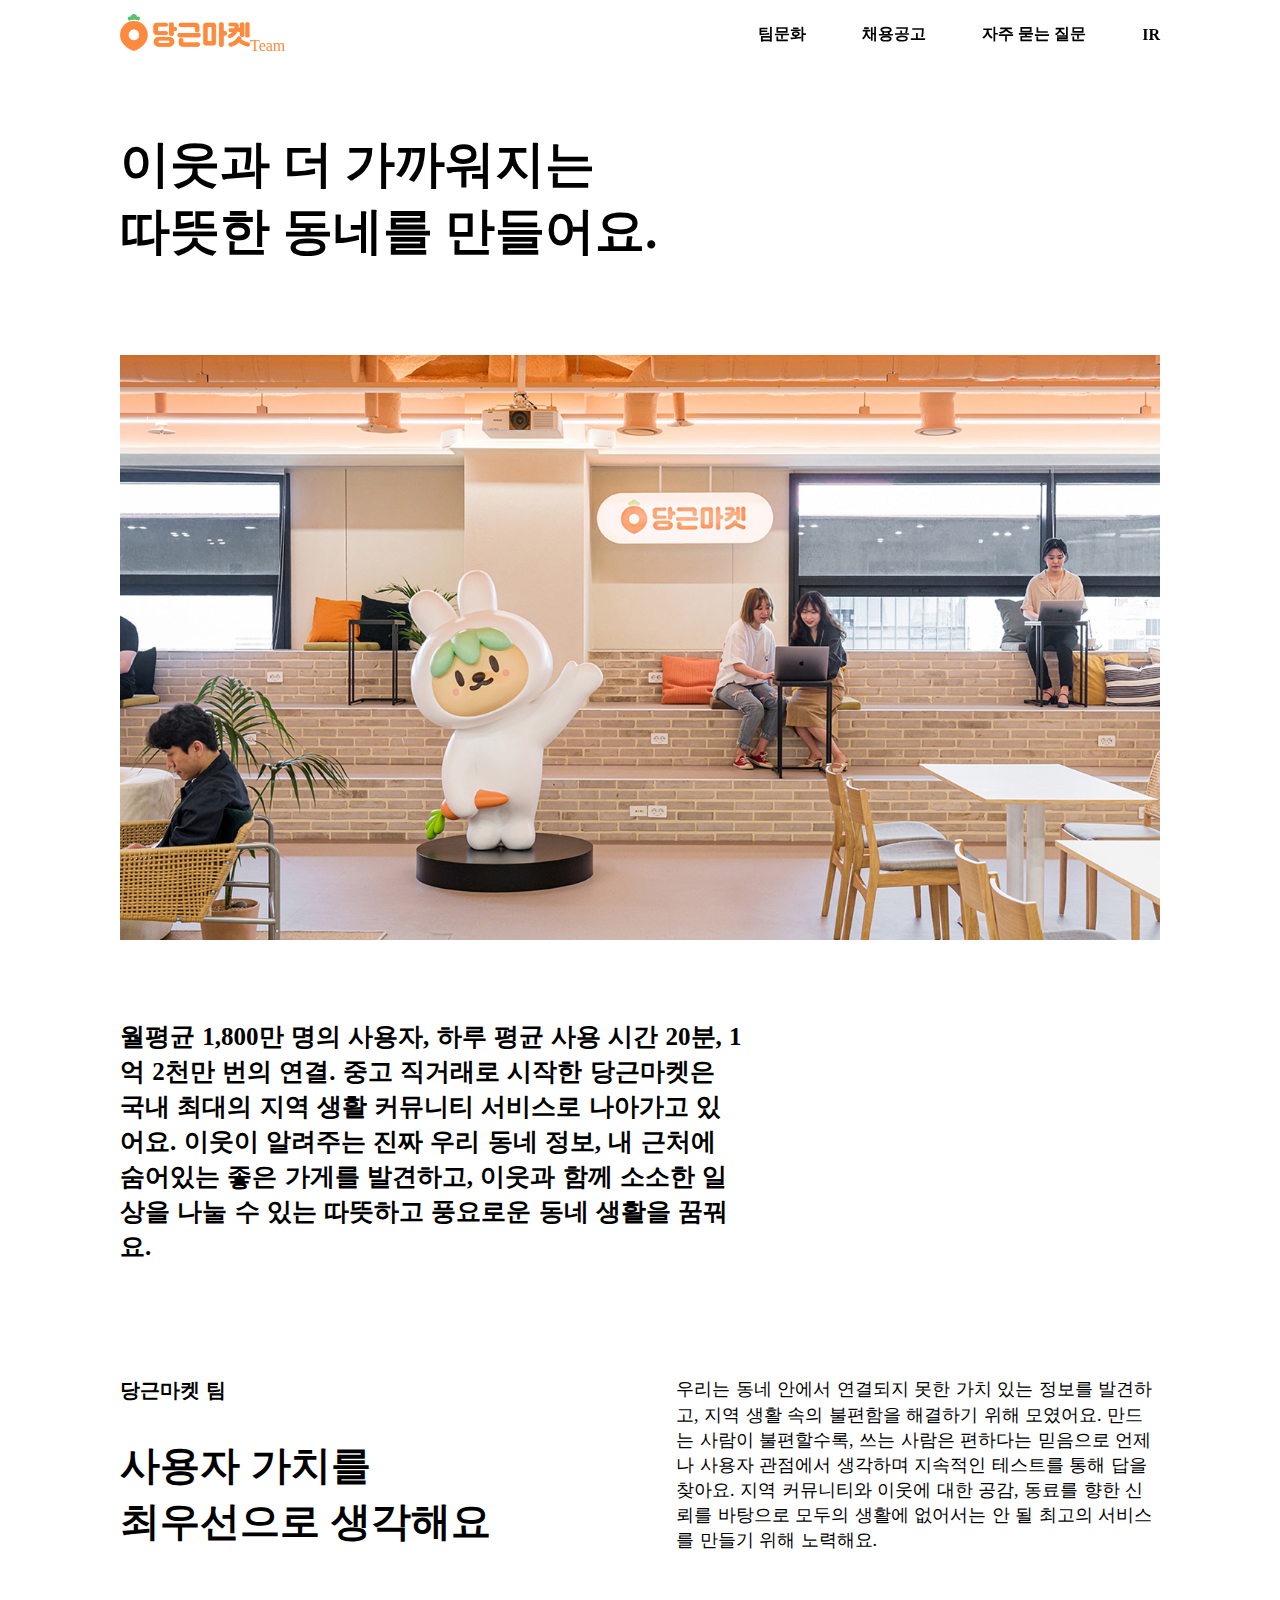
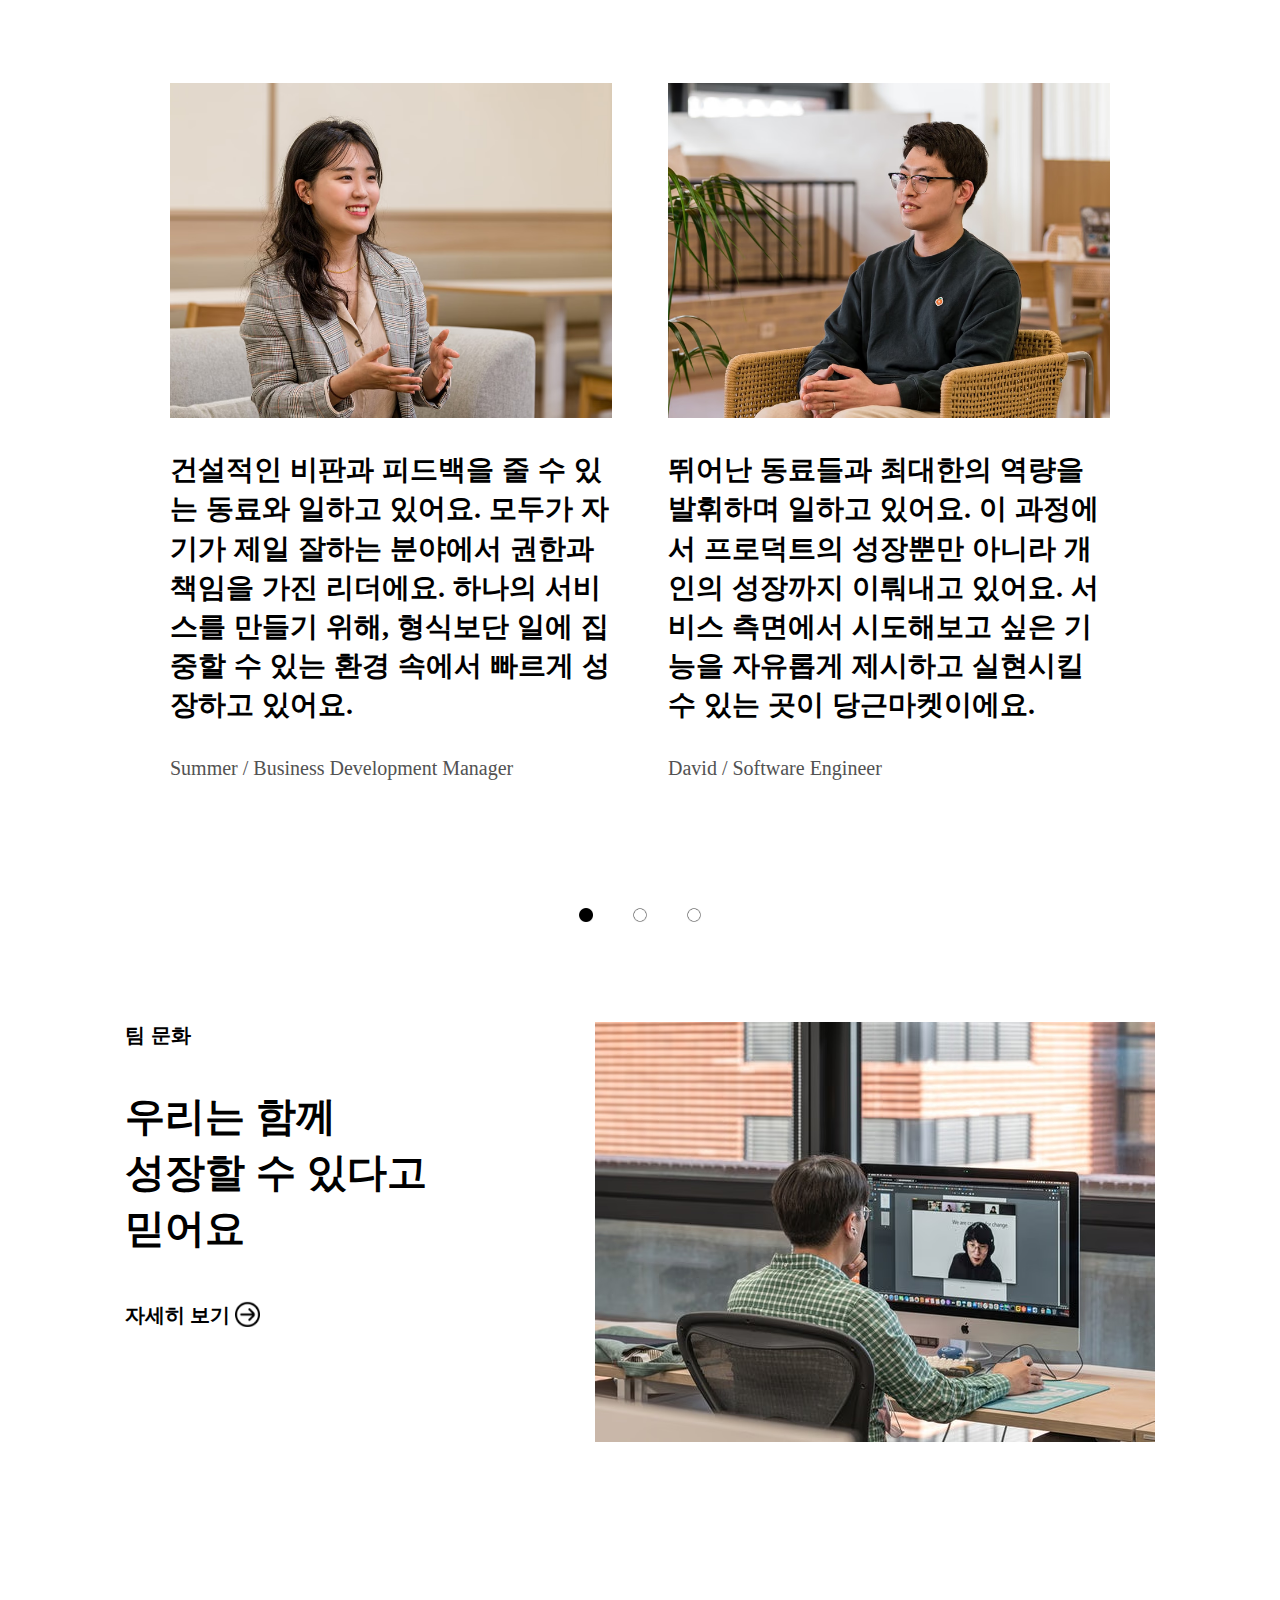
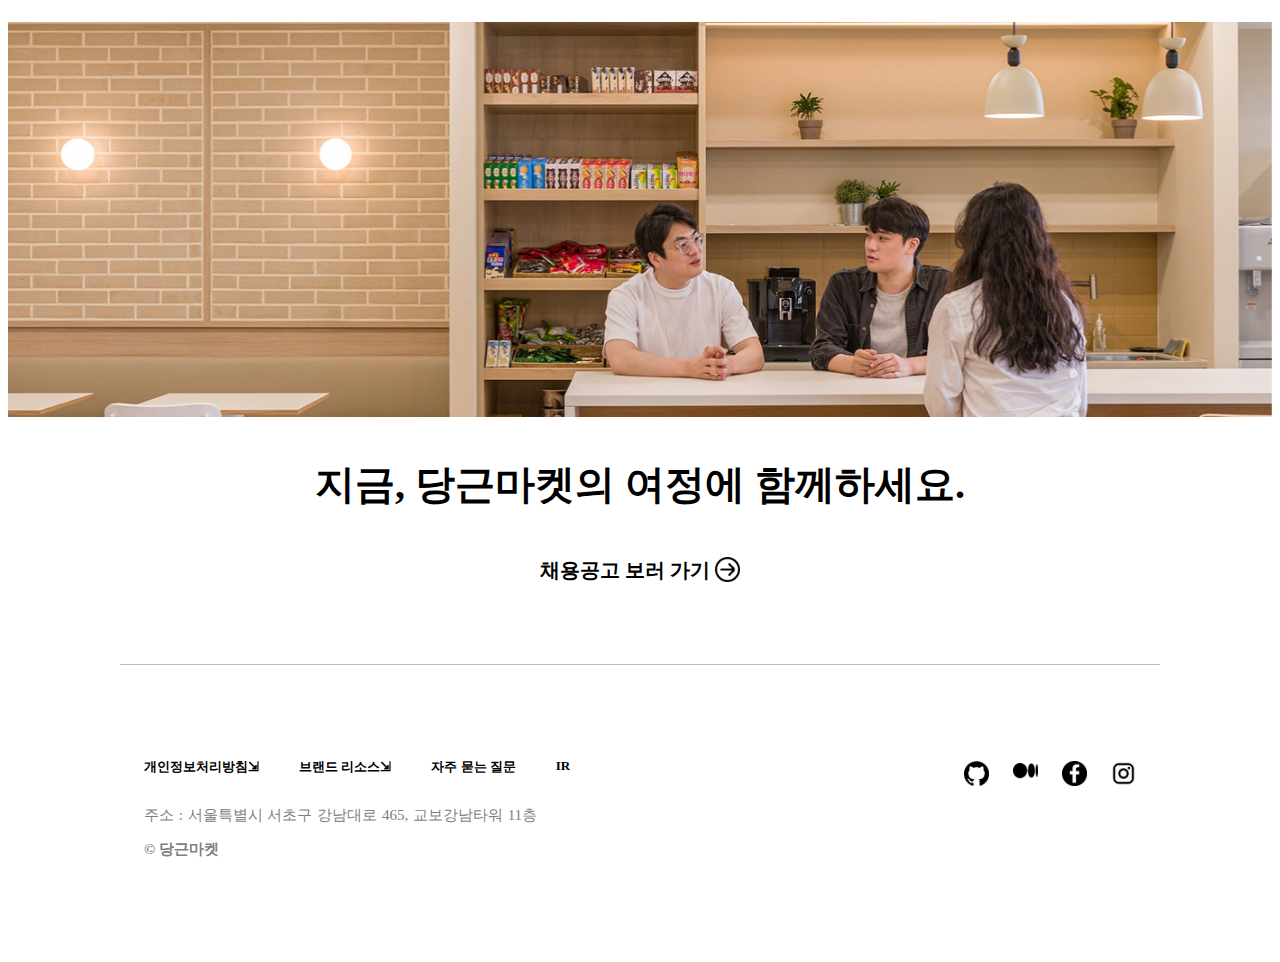
==== commit ea8c83b0: "cultrue 업뎃" ====
--- a/index.html
+++ b/index.html
@@ -64,6 +64,10 @@
             </section>
             <div id="teamIntroduction">
                 <div class="TextAndBtn">
+                    <div class="before">
+                        <img id="leftBtn" src="./static/images/left_icon.png">
+                    </div>
+                    
                     <div class="container">
                         <div class="introDetail">
                             <div class="group">
@@ -177,9 +181,7 @@
                             </div>
                         </div>
                     </div>
-                    <div class="before">
-                        <img id="leftBtn" src="./static/images/left_icon.png">
-                    </div>
+
                     <div class="after">
                         <img id="rightBtn" src="./static/images/right_icon.png">
                     </div>
--- a/static/style.css
+++ b/static/style.css
@@ -131,7 +131,7 @@
 
 #image1 {
     text-align: center;
-
+    width: 100%;
 }
 
 #text2 {
@@ -212,8 +212,6 @@
 #teamIntroduction {
     margin-top: 100px;
     margin-bottom: 100px;
-    
-    overflow: hidden;
 }
 
 .container {
@@ -223,6 +221,7 @@
     position: relative;
     z-index: -1;
     display: flex;
+    overflow: hidden;
 }
 
 .introDetail {
@@ -354,13 +353,26 @@
     cursor: pointer;
 }
 
-#rightBtn {
+@media (max-width: 90em) {
+    .before, .after {
+        visibility: hidden;
+    }
+}
+
+.before , .after {
+    position: relative;
+    top: 20rem;
+}
+
+.before #leftBtn {
     width: 50px;
+    height: 50px;
     cursor: pointer;
 }
 
-#leftBtn {
+.after #rightBtn {
     width: 50px;
+    height: 50px;
     cursor: pointer;
 }
 
@@ -391,6 +403,7 @@
 
 .TextAndBtn {
     display: flex;
+    flex-direction: row;
 }
 
 /*팀 문화*/
@@ -435,7 +448,6 @@
     margin-top: 70px;
     justify-content: center;
 }
-
 
 #check {
     margin: 0px;
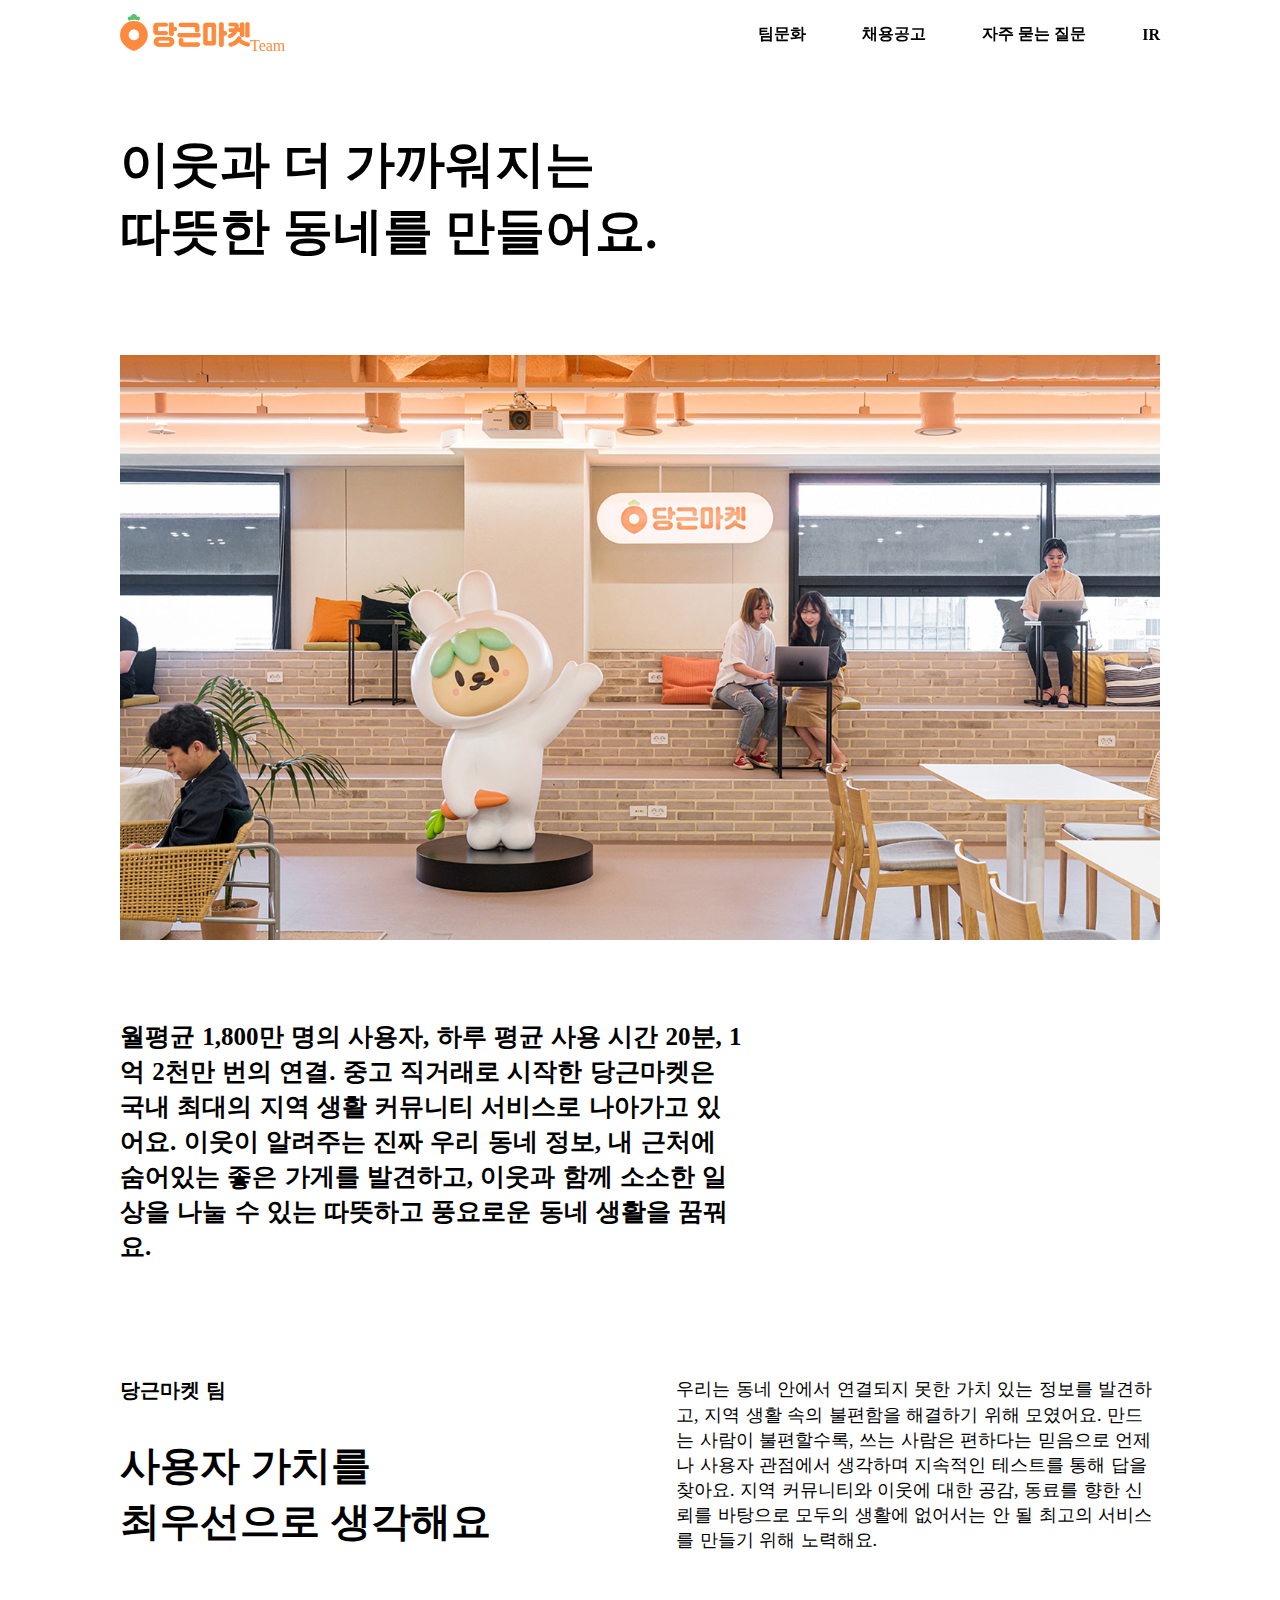
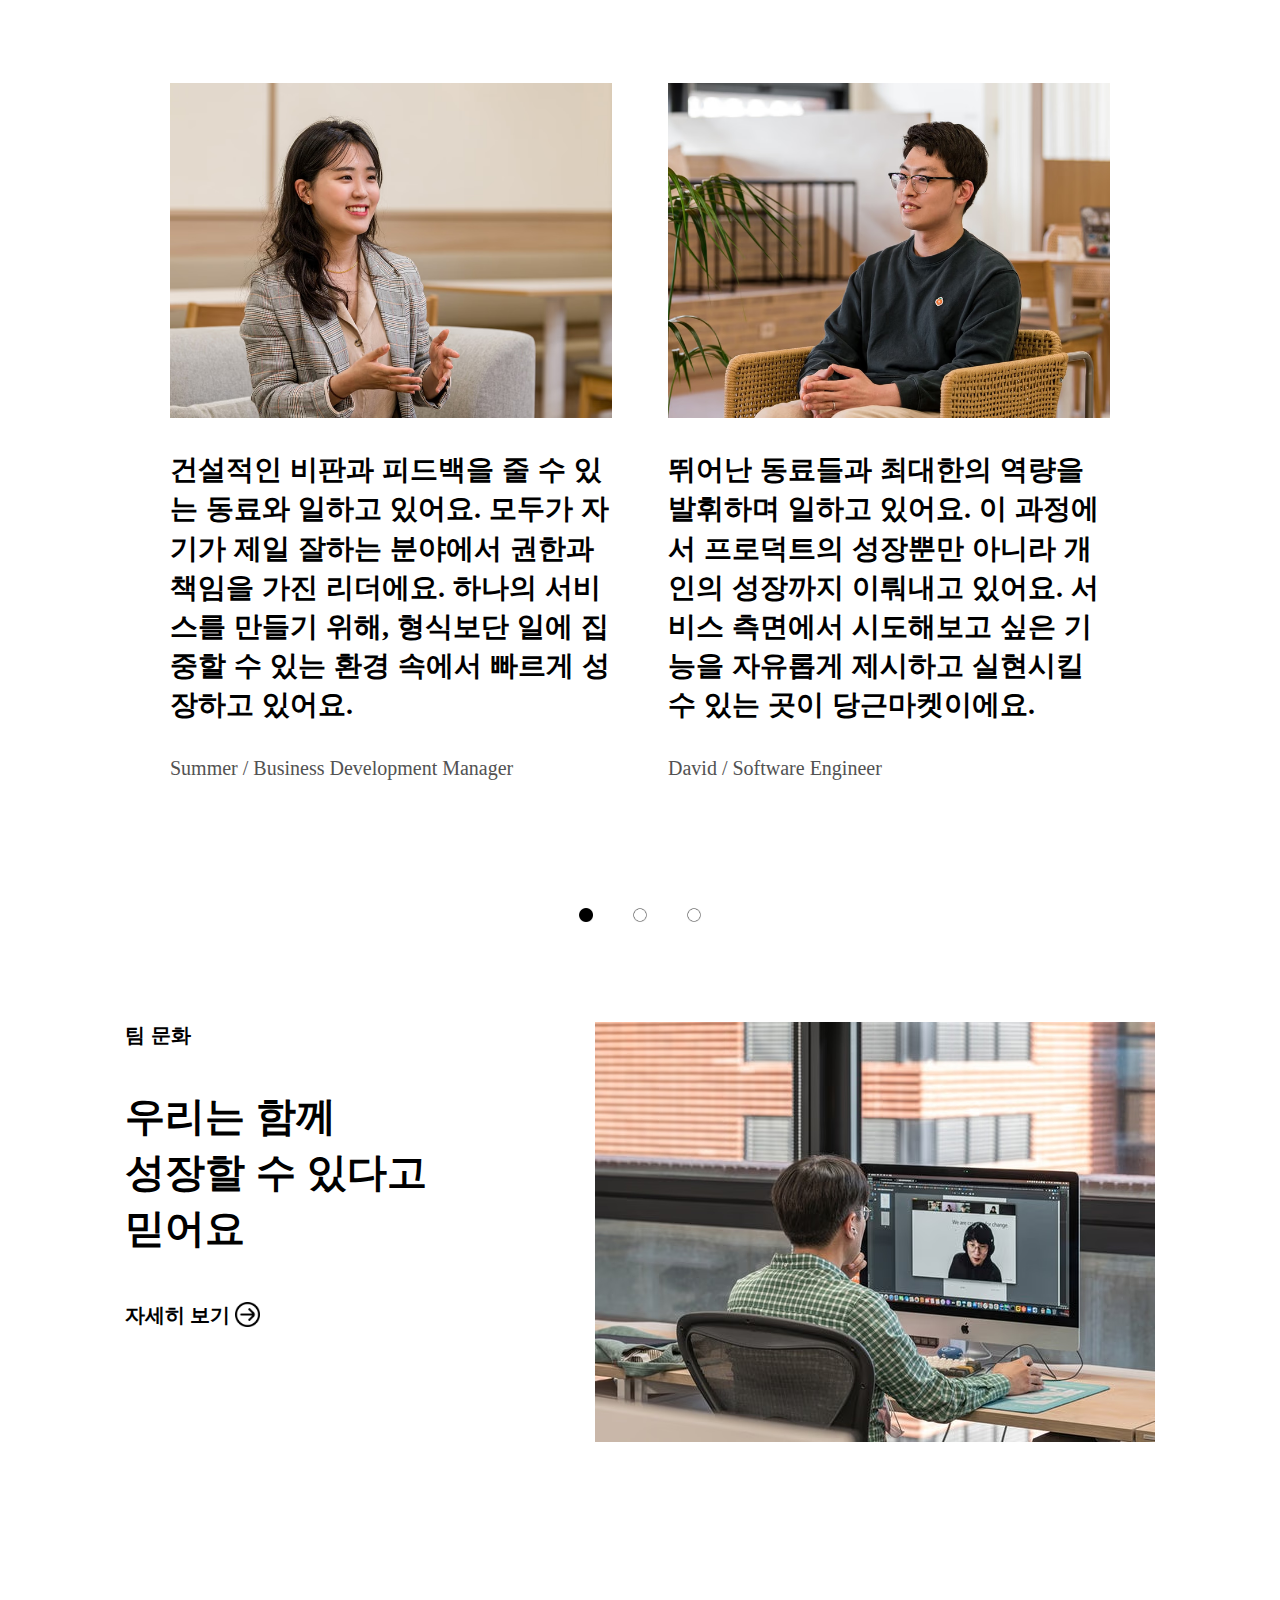
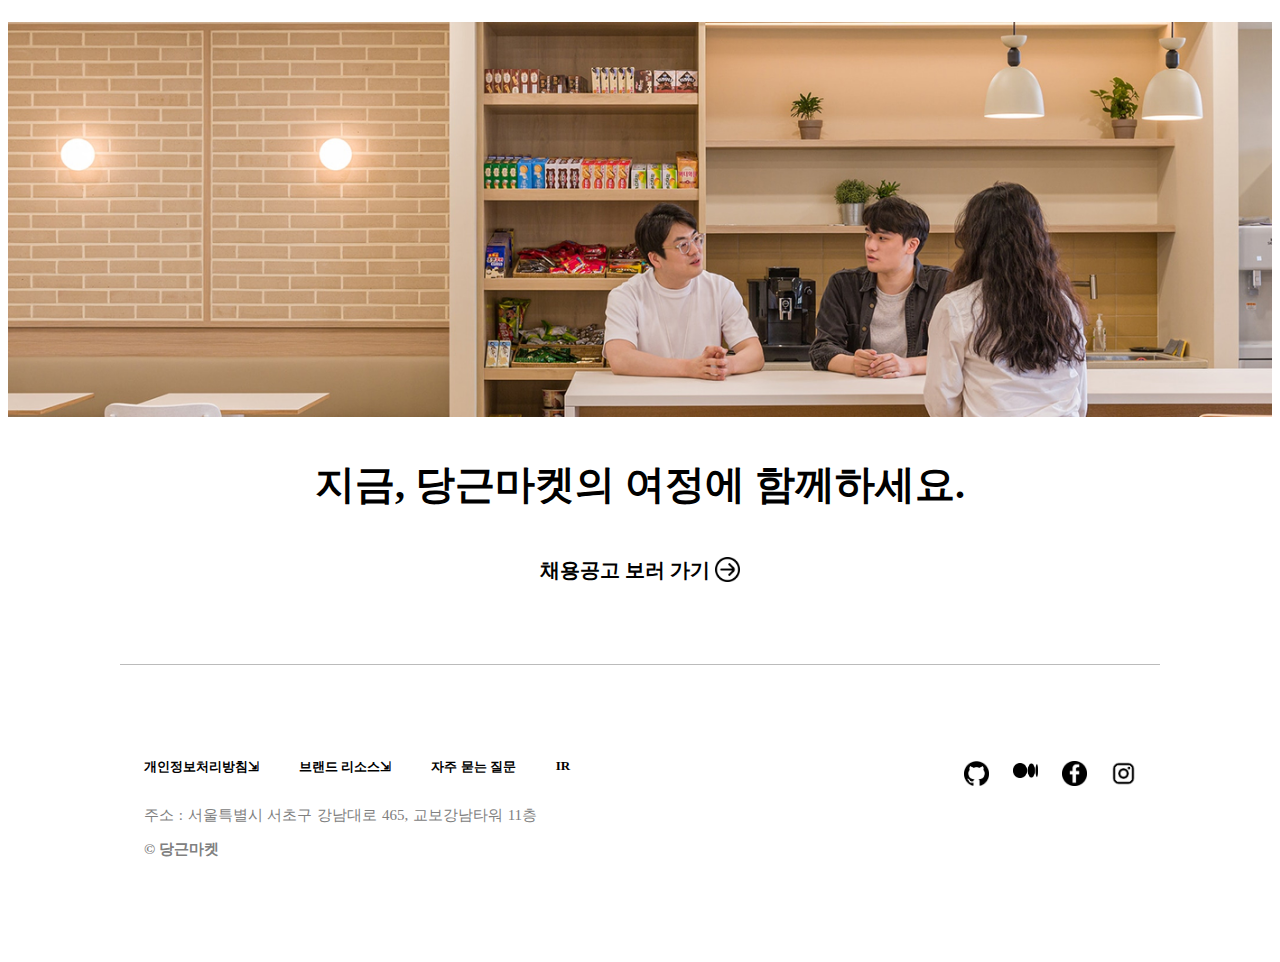
==== commit c0619997: "menu 색 변환" ====
--- a/index.html
+++ b/index.html
@@ -14,10 +14,10 @@
                 <a id="Team" href="#"><img src="./static/images/carrotLogo.jpg" width="130px">Team</a>
             </div>
             <ul id="bannerMenu">
-                <li class="menu"><a class="pageLink" href="./culture.html">팀문화</a></li>
-                <li class="menu"><a class="pageLink" href="./jobPosting.html">채용공고</a></li>
-                <li class="menu"><a class="pageLink" href="./question.html">자주 묻는 질문</a></li>
-                <li class="menu"><a class="pageLink" href="./IR.html">IR</a></li>
+                <li class="menu"><a class="pageLink unclicked" href="./culture.html">팀문화</a></li>
+                <li class="menu"><a class="pageLink unclicked" href="./jobPosting.html">채용공고</a></li>
+                <li class="menu"><a class="pageLink unclicked" href="./question.html">자주 묻는 질문</a></li>
+                <li class="menu"><a class="pageLink unclicked" href="./IR.html">IR</a></li>
             </ul>
         </div>
         <div class="contents">
--- a/static/style.css
+++ b/static/style.css
@@ -12,7 +12,7 @@
 }
 
 .AllContents {
-    margin: 0 7em;
+    margin: 0px 7em;
 }
 
 .loaf {
@@ -26,6 +26,14 @@
 .pageLink {
     text-decoration: none;
     color: black;
+}
+
+.unclicked {
+    color: black;
+}
+
+.clicked {
+    color: rgb(255, 138, 61);
 }
 
 .menu a:hover {
@@ -43,6 +51,7 @@
     right: 0px;
     left: 0px;
     margin: 0px;
+    z-index: 10;
 }
 
 @media (min-width: 36em) {
@@ -216,7 +225,7 @@
 
 .container {
     width: 100%;
-    transition: 0.5s ease-in-out;
+    transition: left 0.5s ease-in;
     height: auto;
     position: relative;
     z-index: -1;
@@ -353,13 +362,15 @@
     cursor: pointer;
 }
 
-@media (max-width: 90em) {
+@media (max-width: 87.5em) {
     .before, .after {
         visibility: hidden;
     }
 }
 
 .before , .after {
+    width: 50px;
+    height: 50px;
     position: relative;
     top: 20rem;
 }
@@ -404,6 +415,19 @@
 .TextAndBtn {
     display: flex;
     flex-direction: row;
+}
+
+/* js button */
+.menu_selected {
+    background: url(./images/blackcircle.jpg);
+    width: 14px;
+    height: 14px;
+}
+
+.menu_unselected {
+    background: url(./images/circle.jpg);
+    width: 14px;
+    height: 14px;
 }
 
 /*팀 문화*/
